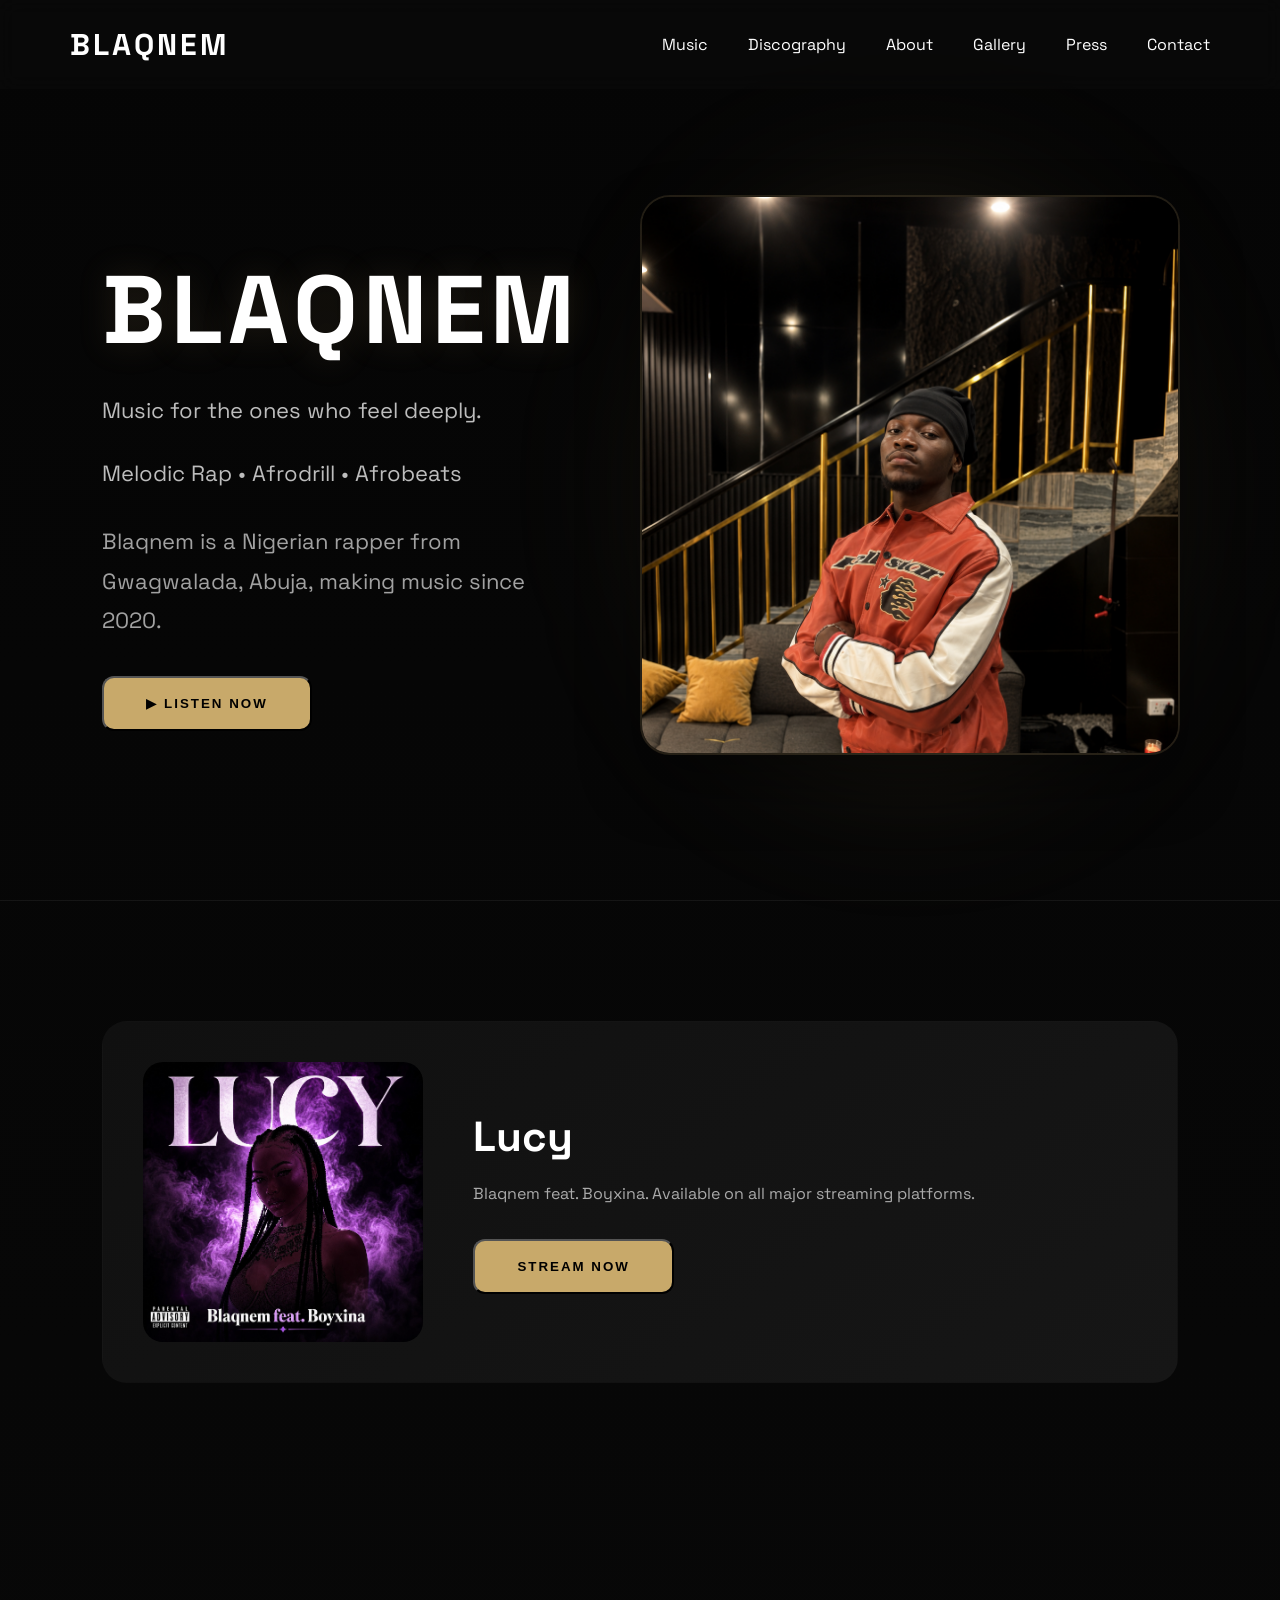
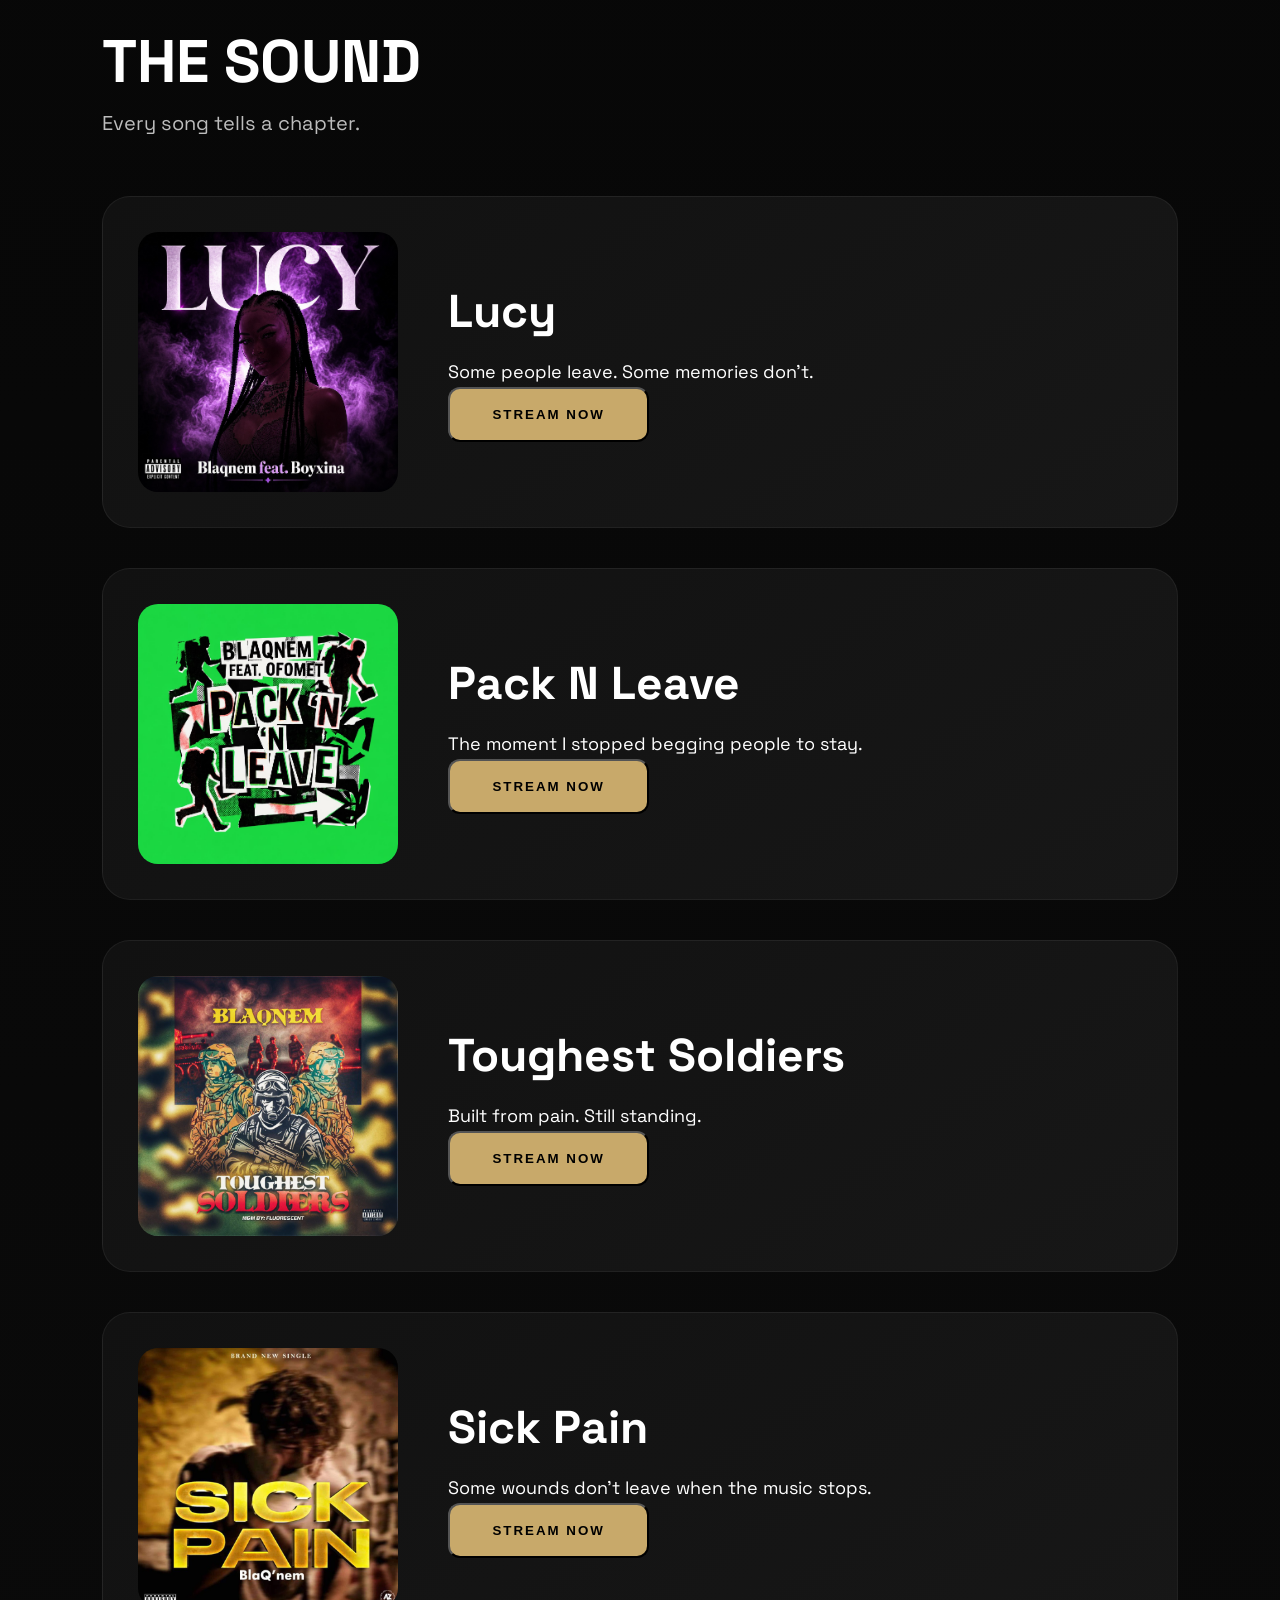
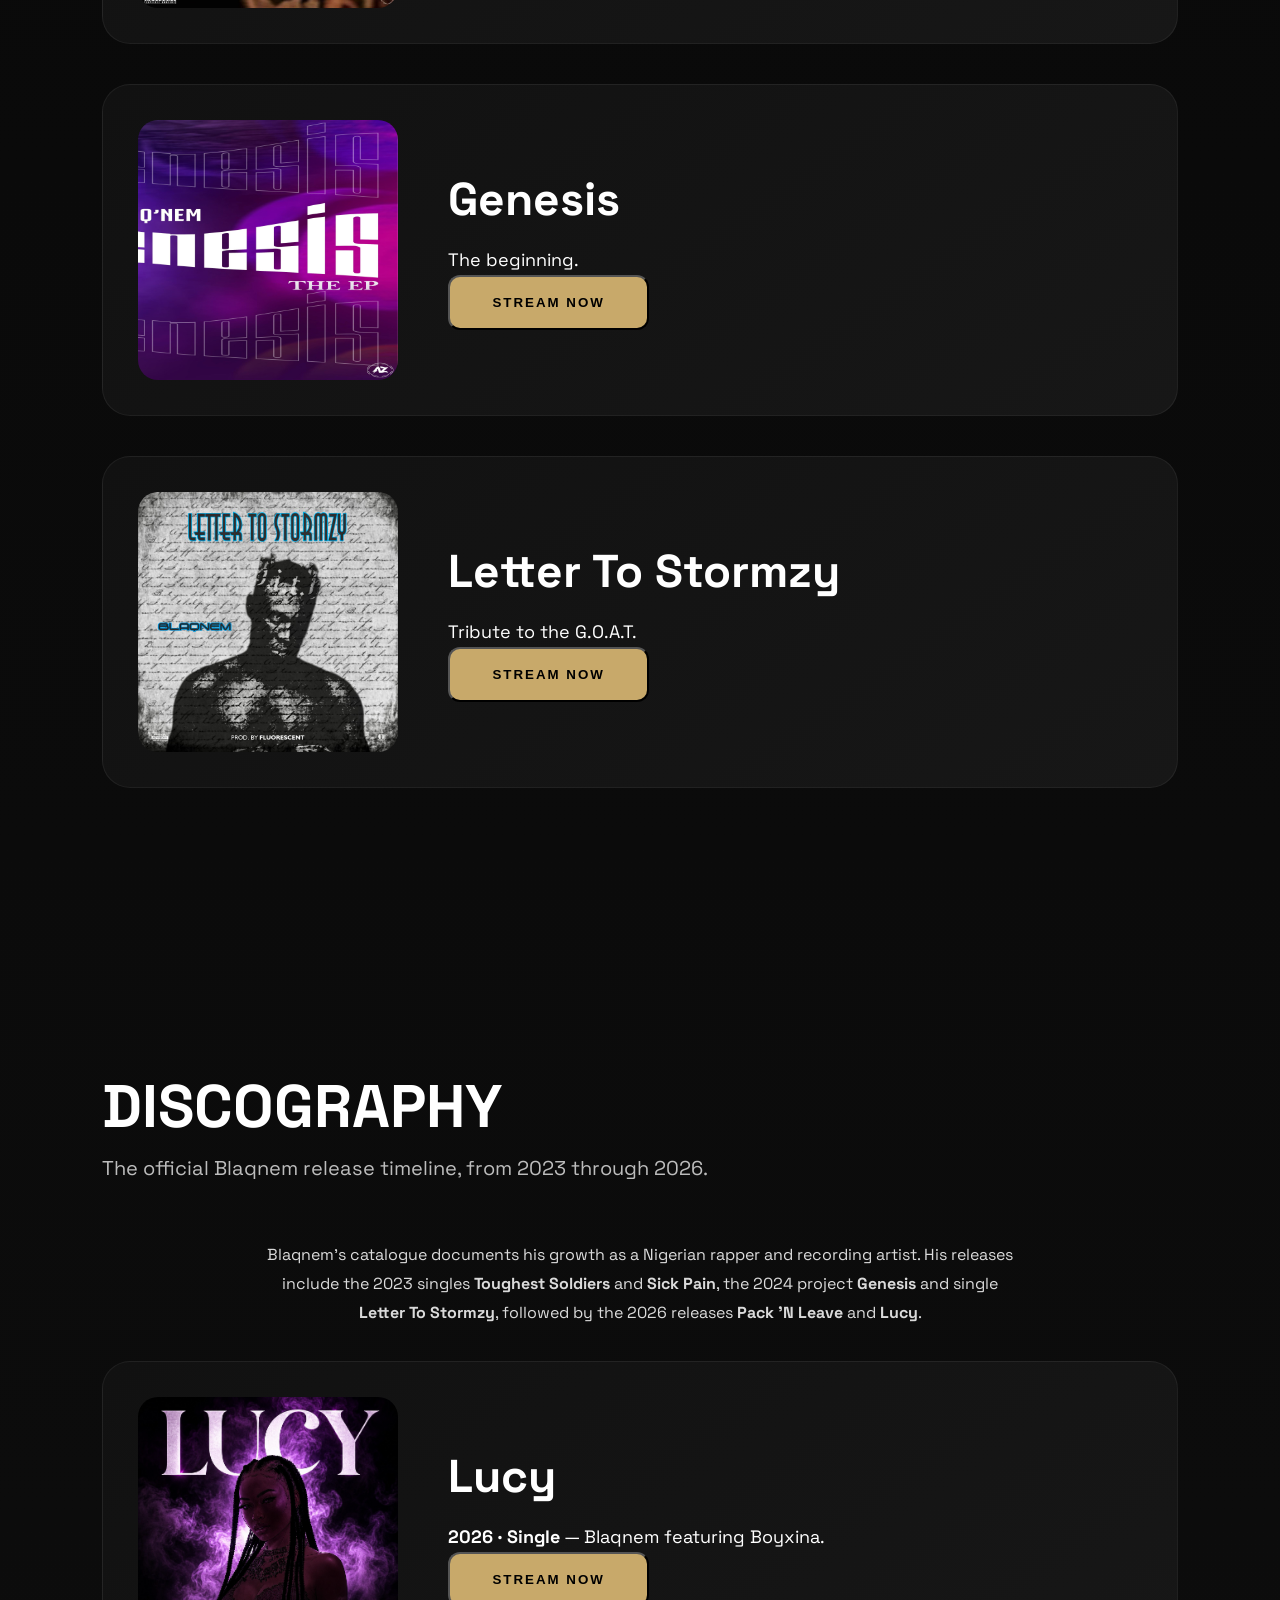
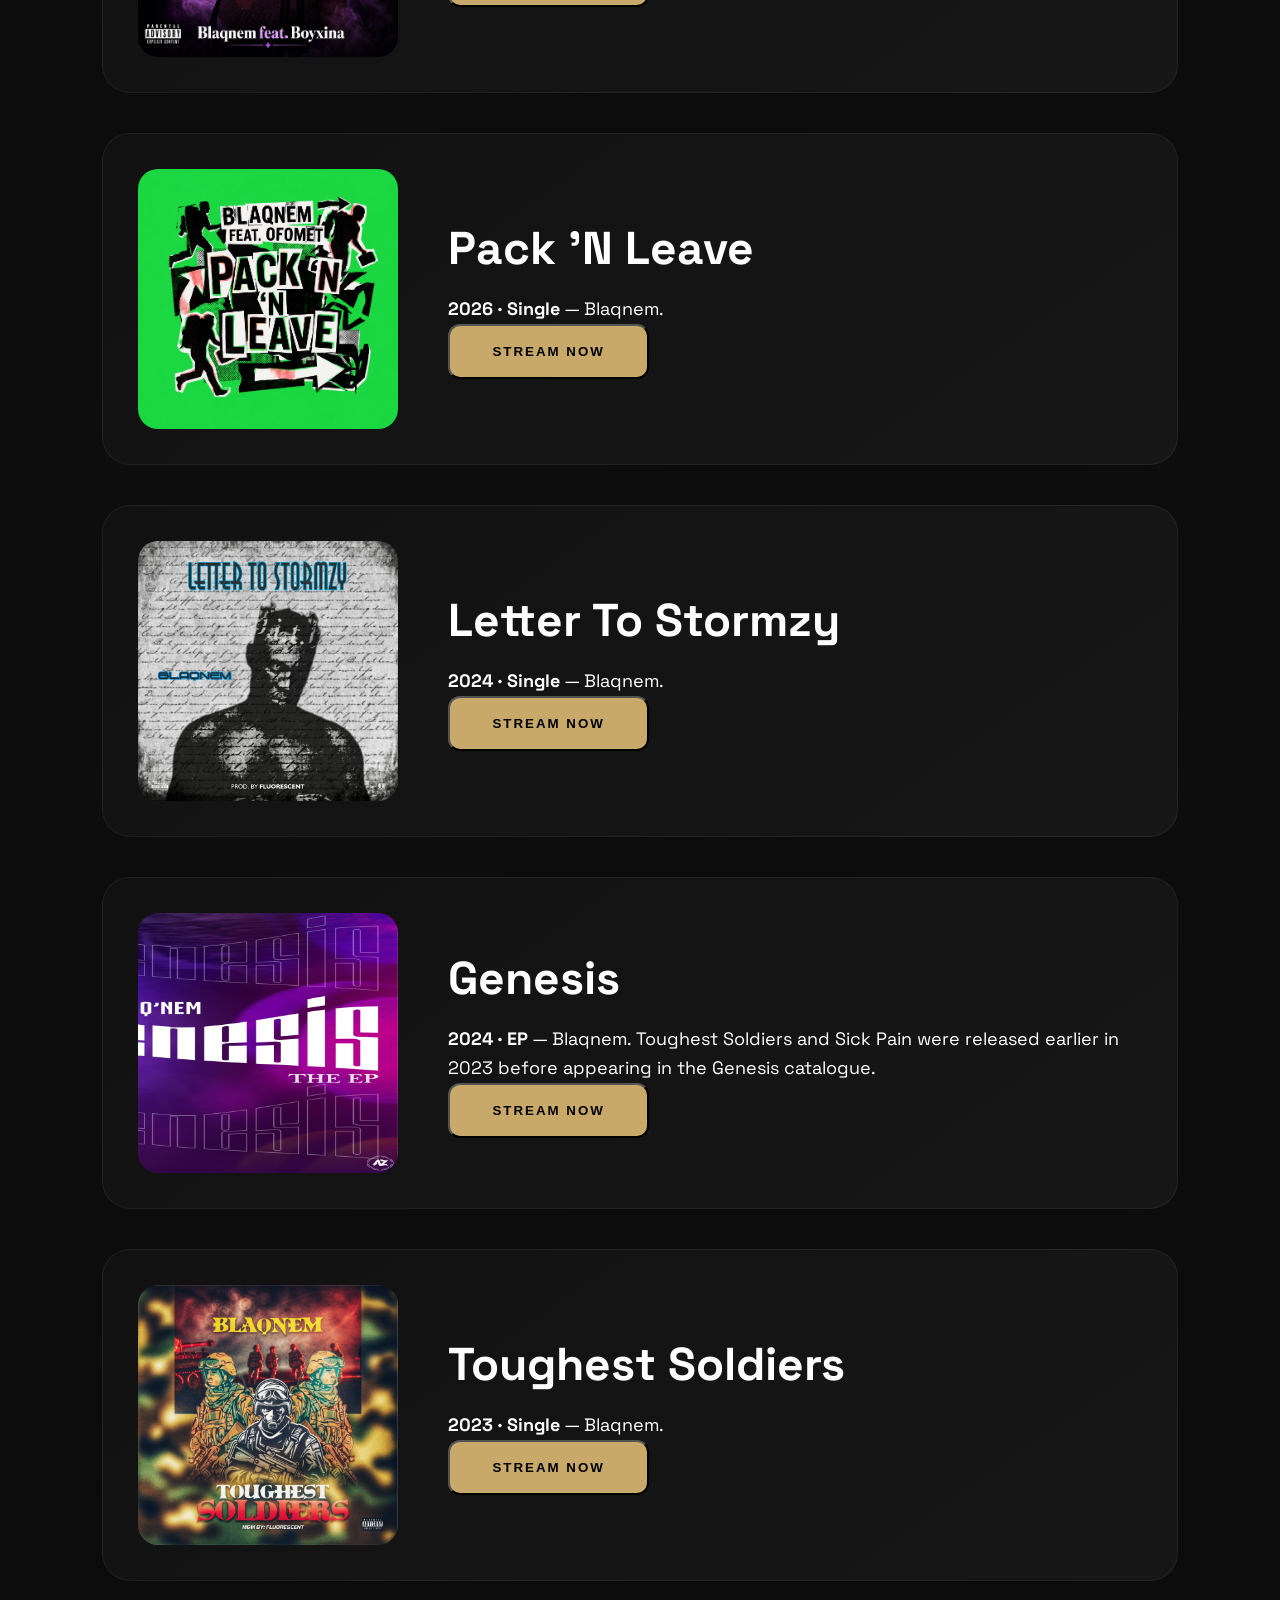
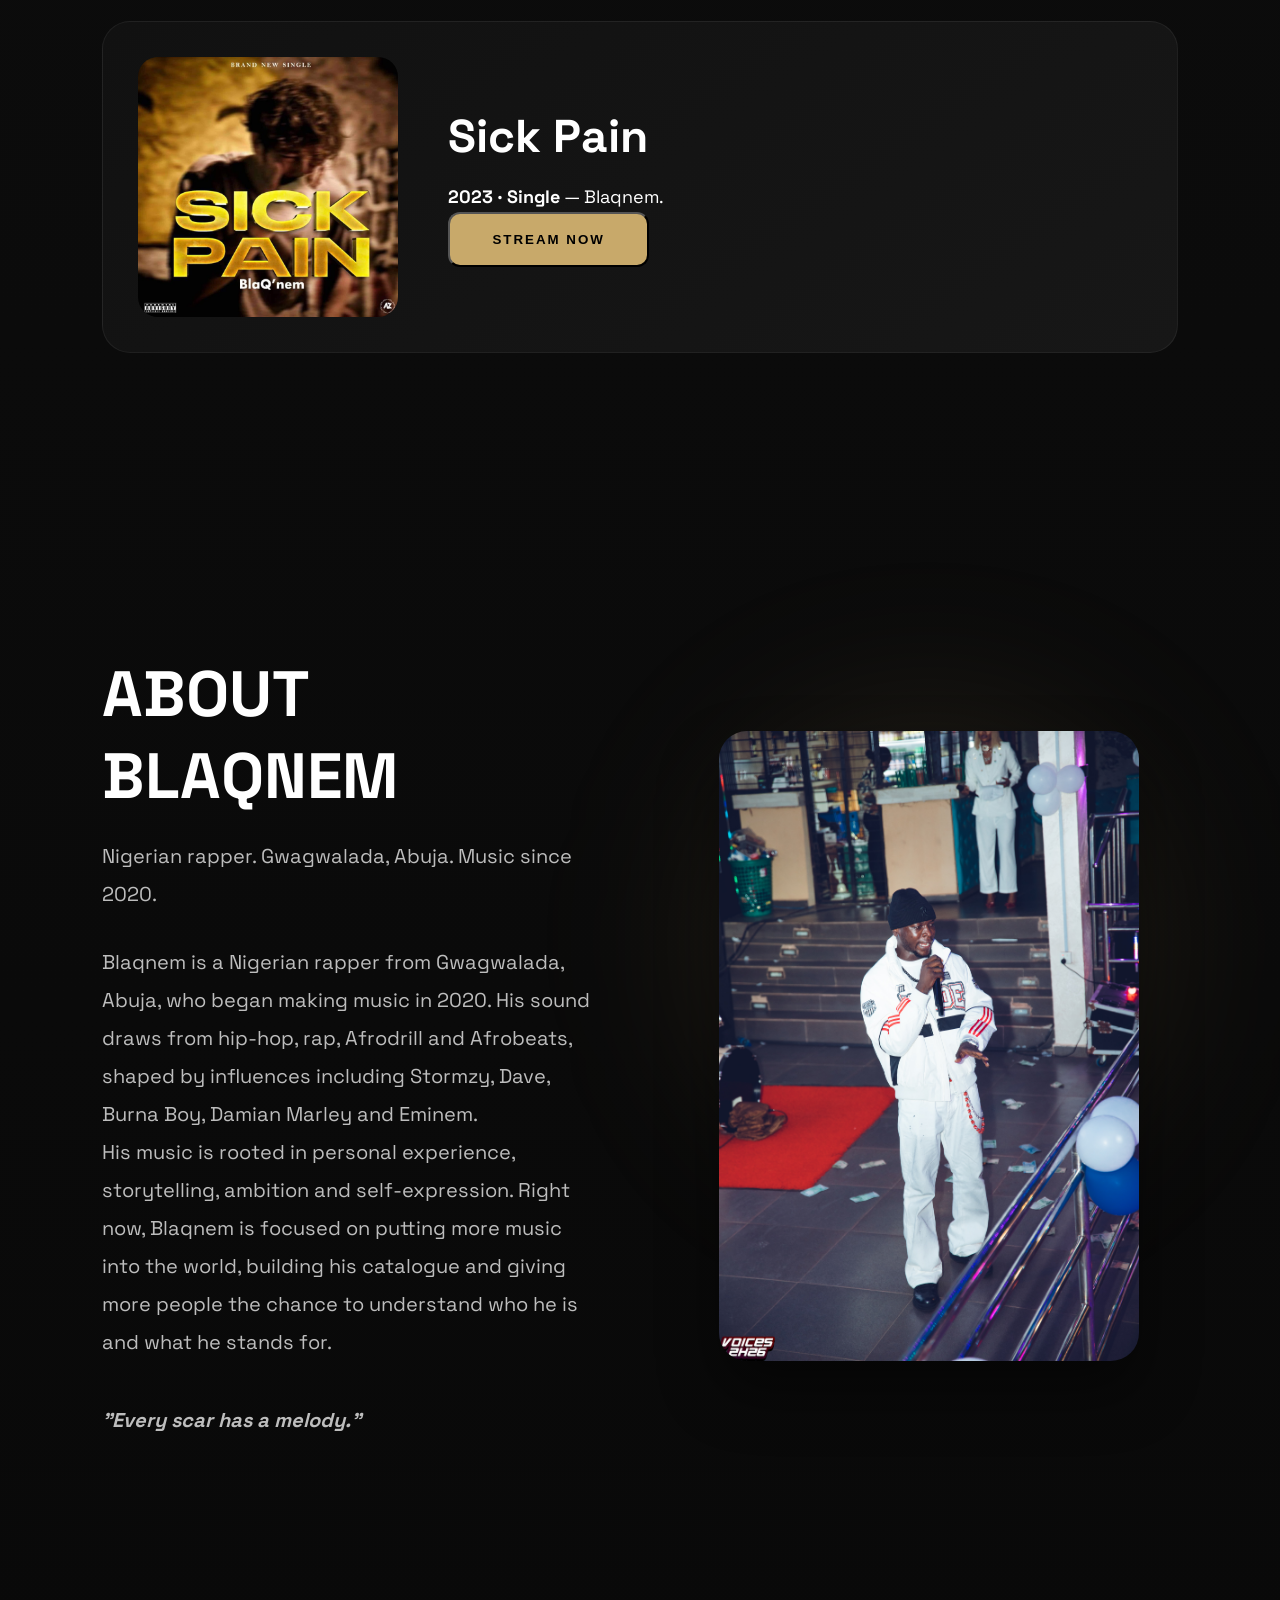
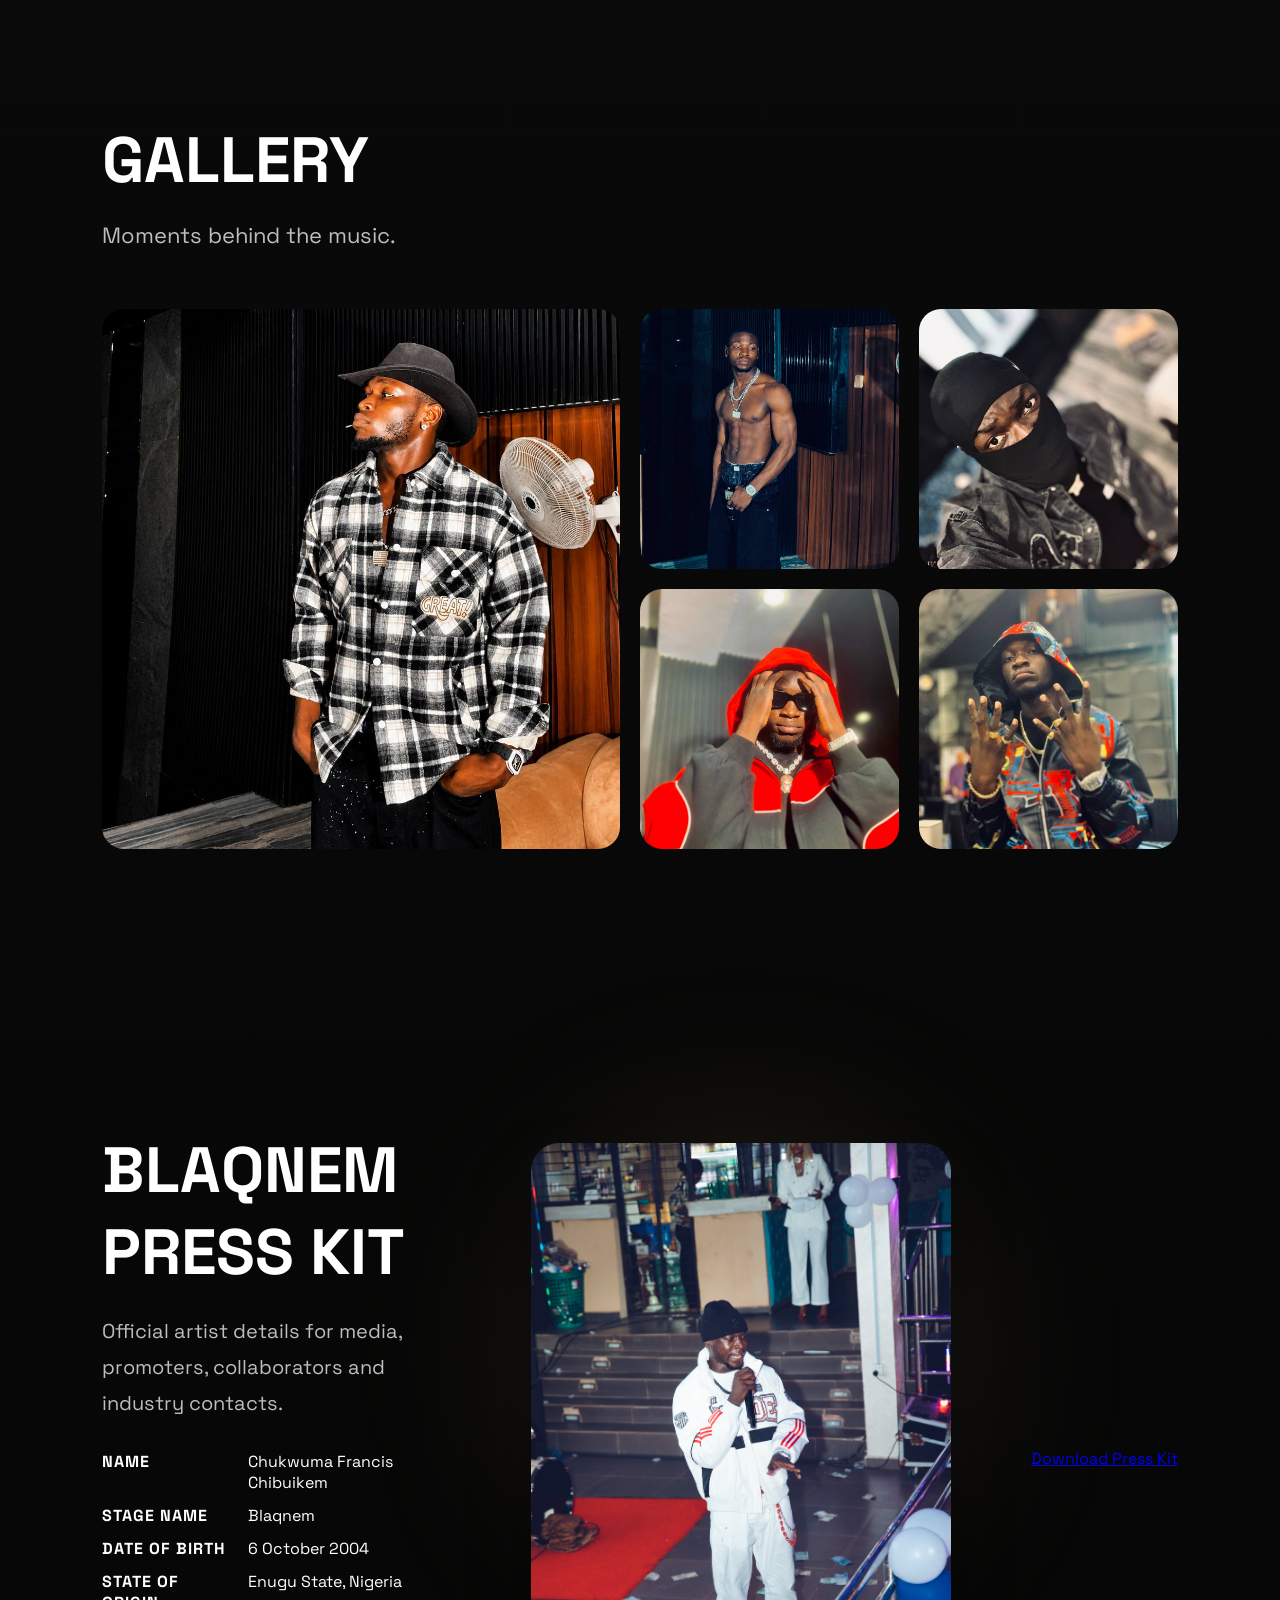
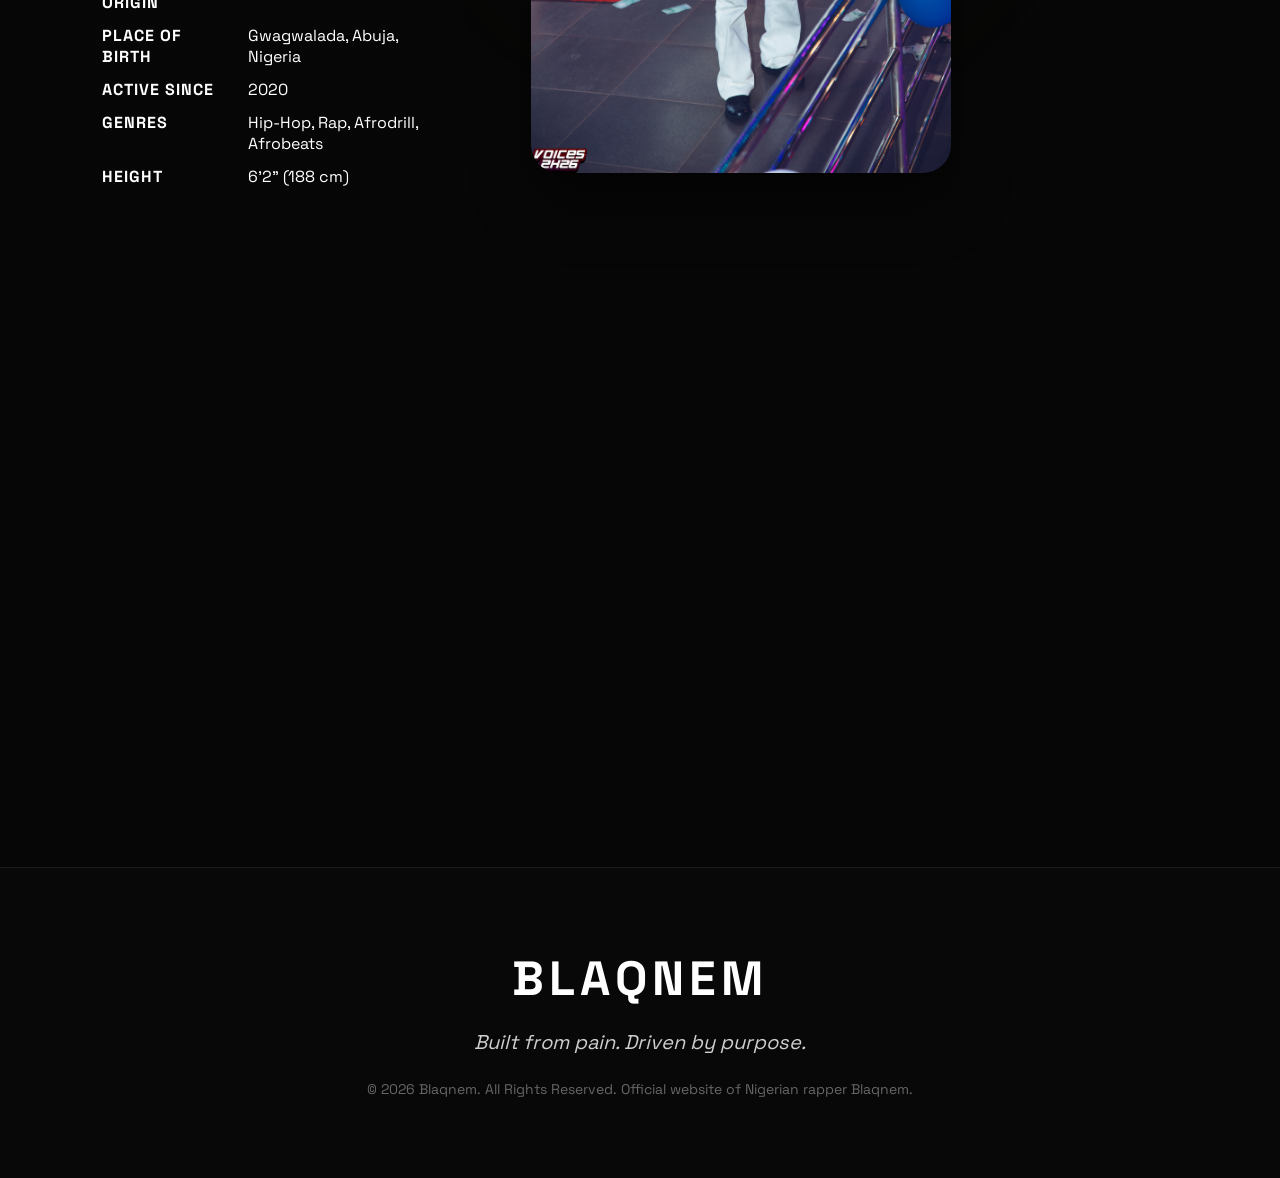
==== blaqnem-website-main/index.html @ 8ec80fc7 "Add files via upload" ====
<!DOCTYPE html>
<html lang="en">
<head>
    <meta charset="UTF-8">
    <meta name="viewport" content="width=device-width, initial-scale=1.0">
    <title>Blaqnem | Official Website | Nigerian Rapper & Artist</title>
    <meta name="description" content="Official website of Blaqnem, a Nigerian melodic rap, Afrodrill and Afrobeats artist from Abuja, Nigeria. Explore music, videos, photos, releases and official links.">
    <meta name="author" content="Blaqnem">
    <meta name="robots" content="index, follow, max-image-preview:large">
    <link rel="canonical" href="https://kingblaqnem.github.io/blaqnem-website/">

    <meta property="og:type" content="website">
    <meta property="og:title" content="Blaqnem | Official Website">
    <meta property="og:description" content="Official website of Blaqnem — Nigerian melodic rap, Afrodrill and Afrobeats artist from Abuja, Nigeria.">
    <meta property="og:url" content="https://kingblaqnem.github.io/blaqnem-website/">
    <meta property="og:image" content="https://kingblaqnem.github.io/blaqnem-website/images/hero.png">
    <meta property="og:image:alt" content="Blaqnem — Nigerian rapper and artist">
    <meta property="og:site_name" content="Blaqnem Official">

    <meta name="twitter:card" content="summary_large_image">
    <meta name="twitter:title" content="Blaqnem | Official Website">
    <meta name="twitter:description" content="Official website of Blaqnem — Nigerian melodic rap, Afrodrill and Afrobeats artist from Abuja, Nigeria.">
    <meta name="twitter:image" content="https://kingblaqnem.github.io/blaqnem-website/images/hero.png">

    <link rel="preconnect" href="https://fonts.googleapis.com">

<link rel="preconnect" href="https://fonts.gstatic.com" crossorigin>

<link href="https://fonts.googleapis.com/css2?family=Space+Grotesk:wght@300;400;500;700&display=swap" rel="stylesheet">
    
<link rel="stylesheet"
href="https://cdnjs.cloudflare.com/ajax/libs/font-awesome/6.7.2/css/all.min.css">

<link rel="stylesheet" href="style.css">

    <meta name="theme-color" content="#0b0b0b">
    <meta name="application-name" content="Blaqnem Official">

    <script type="application/ld+json">
    {
      "@context": "https://schema.org",
      "@graph": [
        {
          "@type": "Person",
          "@id": "https://kingblaqnem.github.io/blaqnem-website/#blaqnem",
          "name": "Blaqnem",
          "alternateName": "BlaQ'n'em",
          "url": "https://kingblaqnem.github.io/blaqnem-website/",
          "image": {
            "@type": "ImageObject",
            "@id": "https://kingblaqnem.github.io/blaqnem-website/#blaqnem-image",
            "url": "https://kingblaqnem.github.io/blaqnem-website/images/hero.png",
            "caption": "Blaqnem — Nigerian rapper from Gwagwalada, Abuja"
          },
          "jobTitle": "Rapper and Recording Artist",
          "description": "Blaqnem is a Nigerian rapper from Gwagwalada, Abuja, who began making music in 2020. His sound draws from hip-hop, rap, Afrodrill and Afrobeats, shaped by influences including Stormzy, Dave, Burna Boy, Damian Marley and Eminem.",
          "homeLocation": {
            "@type": "Place",
            "name": "Gwagwalada, Abuja, Nigeria"
          },
          "sameAs": [
            "https://www.youtube.com/@Blaqnem",
            "https://www.instagram.com/whosisfrancis/",
            "https://www.tiktok.com/@blaqnem",
            "https://x.com/AstaBlaQnem",
            "https://web.facebook.com/profile.php?id=100094619631383",
            "https://open.spotify.com/artist/5T5vs5ucWtXxPaSog1E7ZE",
            "https://music.apple.com/ng/artist/blaqnem/1694209630",
            "https://audiomack.com/blaqnem"
          ]
        },
        {
          "@type": "WebSite",
          "@id": "https://kingblaqnem.github.io/blaqnem-website/#website",
          "url": "https://kingblaqnem.github.io/blaqnem-website/",
          "name": "Blaqnem Official Website",
          "description": "The official website of Nigerian rapper Blaqnem.",
          "publisher": { "@id": "https://kingblaqnem.github.io/blaqnem-website/#blaqnem" }
        },
        {
          "@type": "WebPage",
          "@id": "https://kingblaqnem.github.io/blaqnem-website/#webpage",
          "url": "https://kingblaqnem.github.io/blaqnem-website/",
          "name": "Blaqnem | Official Website | Nigerian Rapper & Artist",
          "isPartOf": { "@id": "https://kingblaqnem.github.io/blaqnem-website/#website" },
          "about": { "@id": "https://kingblaqnem.github.io/blaqnem-website/#blaqnem" },
          "mainEntity": { "@id": "https://kingblaqnem.github.io/blaqnem-website/#blaqnem" },
          "primaryImageOfPage": { "@id": "https://kingblaqnem.github.io/blaqnem-website/#blaqnem-image" }
        },
        {
          "@type": "ItemList",
          "@id": "https://kingblaqnem.github.io/blaqnem-website/#discography-list",
          "name": "Blaqnem Discography",
          "itemListElement": [
            {"@type":"ListItem","position":1,"item":{"@type":"MusicSingle","name":"Lucy","datePublished":"2026","byArtist":{"@id":"https://kingblaqnem.github.io/blaqnem-website/#blaqnem"}}},
            {"@type":"ListItem","position":2,"item":{"@type":"MusicSingle","name":"Pack 'N Leave","datePublished":"2026","byArtist":{"@id":"https://kingblaqnem.github.io/blaqnem-website/#blaqnem"}}},
            {"@type":"ListItem","position":3,"item":{"@type":"MusicSingle","name":"Letter To Stormzy","datePublished":"2024","byArtist":{"@id":"https://kingblaqnem.github.io/blaqnem-website/#blaqnem"}}},
            {"@type":"ListItem","position":4,"item":{"@type":"MusicAlbum","name":"Genesis","datePublished":"2024","byArtist":{"@id":"https://kingblaqnem.github.io/blaqnem-website/#blaqnem"}}},
            {"@type":"ListItem","position":5,"item":{"@type":"MusicSingle","name":"Toughest Soldiers","datePublished":"2023","byArtist":{"@id":"https://kingblaqnem.github.io/blaqnem-website/#blaqnem"}}},
            {"@type":"ListItem","position":6,"item":{"@type":"MusicSingle","name":"Sick Pain","datePublished":"2023","byArtist":{"@id":"https://kingblaqnem.github.io/blaqnem-website/#blaqnem"}}}
          ]
        }
      ]
    }
    </script>

</head>

<body>

    <div id="loader">

    <h1>BLAQNEM</h1>

    <p>Built from pain. Driven by purpose.</p>

</div>

    <div id="progress-bar"></div>

<nav>

    <h2 class="logo">BLAQNEM</h2>

    <div class="menu-toggle">

    <span></span>

    <span></span>

    <span></span>

</div>

    <ul class="nav-links">

        <li><a href="#music">Music</a></li>

        <li><a href="#discography">Discography</a></li>

        <li><a href="#about">About</a></li>

        <li><a href="#gallery">Gallery</a></li>

        <li><a href="#press">Press</a></li>

        <li><a href="#contact">Contact</a></li>

    </ul>

</nav>

<header class="hero">

   <div class="hero-text">

    <h1>BLAQNEM</h1>

    <p class="tagline">
        Music for the ones who feel deeply.
    </p>

    <p class="genre">
        Melodic Rap • Afrodrill • Afrobeats
    </p>

    <p class="hero-description">
        Blaqnem is a Nigerian rapper from Gwagwalada, Abuja, making music since 2020.
    </p>

    <button class="hero-btn open-stream">

    ▶ LISTEN NOW

</button>

</div>

<div class="hero-image">

    <img src="images/hero.png" alt="Blaqnem — Nigerian rapper and Afrodrill artist">

</div>
</header>

<section id="music" class="latest-release hidden">

<div class="release-card">

    <img src="images/lucyartwork.png" alt="Lucy by Blaqnem featuring Boyxina — single cover">

    <div class="release-info">

        <h3>Lucy</h3>

        <p>
            Blaqnem feat. Boyxina. Available on all major streaming platforms.
        </p>

        <button class="hero-btn open-stream" data-song="lucy">

            STREAM NOW

        </button>

    </div>

</div>

</section>

<!-- ====================================
     THE SOUND
==================================== -->

<section id="sound" class="sound-section hidden">

    <h2>THE SOUND</h2>

    <p class="sound-subtitle">

        Every song tells a chapter.

    </p>

    <div class="sound-card">

    <div class="cover">

        <img src="images/lucyartwork.png" alt="Lucy by Blaqnem featuring Boyxina">

        <div class="play-overlay">

            ▶ PLAY

        </div>

    </div>

    <div class="sound-info">

        <h3>Lucy</h3>

        <p>
            Some people leave. Some memories don't.
        </p>

        <button class="hero-btn open-stream" data-song="lucy">

            STREAM NOW

        </button>

    </div>

</div>

    <div class="sound-card">

        <div class="cover">

    <img src="images/packnleave.jpeg" alt="Pack N Leave by Blaqnem — single artwork">

    <div class="play-overlay">

        ▶ PLAY

    </div>

</div>

        <div class="sound-info">

            <h3>Pack N Leave</h3>

            <p>
                The moment I stopped begging people to stay.
            </p>

          <button class="hero-btn open-stream" data-song="packnleave">

                STREAM NOW

            </button>

        </div>

    </div>

    <div class="sound-card">

    <div class="cover">

    <img src="images/toughestsoliders.jpg" alt="Toughest Soldiers by Blaqnem — single artwork">

    <div class="play-overlay">

        ▶ PLAY

    </div>

</div>

    <div class="sound-info">

        <h3>Toughest Soldiers</h3>

        <p>
            Built from pain. Still standing.
        </p>

        <button class="hero-btn open-stream" data-song="toughest">
    STREAM NOW
</button>

    </div>

    </div>

    <div class="sound-card">

   <div class="cover">

    <img src="images/sickpain.jpg" alt="Sick Pain by Blaqnem — single artwork">

    <div class="play-overlay">

        ▶ PLAY

    </div>

</div>

    <div class="sound-info">

        <h3>Sick Pain</h3>

        <p>
            Some wounds don't leave when the music stops.
        </p>

<button class="hero-btn open-stream" data-song="sickpain">
    STREAM NOW
</button>

    </div>
    
    </div>

    <div class="sound-card">

    <div class="cover">

    <img src="images/genesis.jpg" alt="Genesis by Blaqnem — EP artwork">

    <div class="play-overlay">

        ▶ PLAY

    </div>

</div>

    <div class="sound-info">

        <h3>Genesis</h3>

        <p>
            The beginning.
        </p>

<button class="hero-btn open-stream" data-song="genesis">
    STREAM NOW
</button>

    </div>

    </div>

    <div class="sound-card">

   <div class="cover">

    <img src="images/lettertostormzy.jpg" alt="Letter To Stormzy by Blaqnem — single artwork">

    <div class="play-overlay">

        ▶ PLAY

    </div>

</div>

    <div class="sound-info">

        <h3>Letter To Stormzy</h3>

        <p>
            Tribute to the G.O.A.T.
        </p>

<button class="hero-btn open-stream" data-song="lettertostormzy">
    STREAM NOW
</button>
    </div>

</div>

</section>

<!-- ====================================
     DISCOGRAPHY
==================================== -->

<section id="discography" class="sound-section hidden">

    <h2>DISCOGRAPHY</h2>

    <p class="sound-subtitle">
        The official Blaqnem release timeline, from 2023 through 2026.
    </p>

    <p class="discography-intro">
        Blaqnem's catalogue documents his growth as a Nigerian rapper and recording artist.
        His releases include the 2023 singles <strong>Toughest Soldiers</strong> and <strong>Sick Pain</strong>,
        the 2024 project <strong>Genesis</strong> and single <strong>Letter To Stormzy</strong>, followed by the 2026 releases
        <strong>Pack 'N Leave</strong> and <strong>Lucy</strong>.
    </p>

    <div class="sound-card">
        <div class="cover">
            <img src="images/lucyartwork.png" alt="Lucy by Blaqnem featuring Boyxina — 2026 single artwork" loading="lazy">
        </div>
        <div class="sound-info">
            <h3>Lucy</h3>
            <p><strong>2026 · Single</strong> — Blaqnem featuring Boyxina.</p>
            <button class="hero-btn open-stream" data-song="lucy">STREAM NOW</button>
        </div>
    </div>

    <div class="sound-card">
        <div class="cover">
            <img src="images/packnleave.jpeg" alt="Pack 'N Leave by Blaqnem — 2026 single artwork" loading="lazy">
        </div>
        <div class="sound-info">
            <h3>Pack 'N Leave</h3>
            <p><strong>2026 · Single</strong> — Blaqnem.</p>
            <button class="hero-btn open-stream" data-song="packnleave">STREAM NOW</button>
        </div>
    </div>

    <div class="sound-card">
        <div class="cover">
            <img src="images/lettertostormzy.jpg" alt="Letter To Stormzy by Blaqnem — 2024 single artwork" loading="lazy">
        </div>
        <div class="sound-info">
            <h3>Letter To Stormzy</h3>
            <p><strong>2024 · Single</strong> — Blaqnem.</p>
            <button class="hero-btn open-stream" data-song="lettertostormzy">STREAM NOW</button>
        </div>
    </div>

    <div class="sound-card">
        <div class="cover">
            <img src="images/genesis.jpg" alt="Genesis by Blaqnem — 2024 EP artwork" loading="lazy">
        </div>
        <div class="sound-info">
            <h3>Genesis</h3>
            <p><strong>2024 · EP</strong> — Blaqnem. Toughest Soldiers and Sick Pain were released earlier in 2023 before appearing in the Genesis catalogue.</p>
            <button class="hero-btn open-stream" data-song="genesis">STREAM NOW</button>
        </div>
    </div>

    <div class="sound-card">
        <div class="cover">
            <img src="images/toughestsoliders.jpg" alt="Toughest Soldiers by Blaqnem — 2023 single artwork" loading="lazy">
        </div>
        <div class="sound-info">
            <h3>Toughest Soldiers</h3>
            <p><strong>2023 · Single</strong> — Blaqnem.</p>
            <button class="hero-btn open-stream" data-song="toughest">STREAM NOW</button>
        </div>
    </div>

    <div class="sound-card">
        <div class="cover">
            <img src="images/sickpain.jpg" alt="Sick Pain by Blaqnem — 2023 single artwork" loading="lazy">
        </div>
        <div class="sound-info">
            <h3>Sick Pain</h3>
            <p><strong>2023 · Single</strong> — Blaqnem.</p>
            <button class="hero-btn open-stream" data-song="sickpain">STREAM NOW</button>
        </div>
    </div>

</section>

<!-- ====================================
     THE STORY
==================================== -->

<section id="about" class="story-section hidden">

    <div class="story-text">

        <h2>ABOUT BLAQNEM</h2>

        <p class="story-intro">
            Nigerian rapper. Gwagwalada, Abuja. Music since 2020.
        </p>

        <p>
            Blaqnem is a Nigerian rapper from Gwagwalada, Abuja, who began making music in 2020.
            His sound draws from hip-hop, rap, Afrodrill and Afrobeats, shaped by influences including
            Stormzy, Dave, Burna Boy, Damian Marley and Eminem.
        </p>

        <p>
            His music is rooted in personal experience, storytelling, ambition and self-expression.
            Right now, Blaqnem is focused on putting more music into the world, building his catalogue
            and giving more people the chance to understand who he is and what he stands for.
        </p>

        <p class="story-quote">
            "Every scar has a melody."
        </p>

    </div>

    <div class="story-image">

        <img src="images/blaqqqqqqqqqqqqq.JPG" alt="Blaqnem official artist portrait from Gwagwalada, Abuja, Nigeria" loading="lazy">

    </div>

</section>

<div id="streamModal" class="modal">

    <div class="modal-content">

        <span class="close">&times;</span>

        <h2>Choose your platform</h2>

        <a class="spotify-link" href="#" target="_blank" rel="noopener noreferrer">
            🎵 Spotify
        </a>

        <a class="apple-link" href="#" target="_blank" rel="noopener noreferrer">
            🍎 Apple Music
        </a>

        <a class="audiomack-link" href="#" target="_blank" rel="noopener noreferrer">
            🎧 Audiomack
        </a>

        <a class="youtube-link" href="#" target="_blank" rel="noopener noreferrer">
            ▶ YouTube
        </a>

    </div>

</div>

<!-- ====================================
     GALLERY
==================================== -->

<section id="gallery" class="gallery-section hidden">

    <h2>GALLERY</h2>

    <p class="gallery-subtitle">

        Moments behind the music.

    </p>

    <div class="gallery-grid">

        <img src="images/nem.jpg" alt="Blaqnem official artist portrait from Gwagwalada, Abuja, Nigeria" loading="lazy">

        <img src="images/blaqie.jpg" alt="Blaqnem Nigerian rapper official portrait" loading="lazy">

        <img src="images/blaq.jpg" alt="Blaqnem promotional photograph — Nigerian rapper" loading="lazy">

        <img src="images/blaque.jpg" alt="Blaqnem official press photograph" loading="lazy">

        <img src="images/blaqqq.jpg" alt="Blaqnem behind the music — official artist photograph" loading="lazy">

    </div>

</section>

<!-- ====================================
     PRESS / MEDIA
==================================== -->

<section id="press" class="story-section hidden">

    <div class="story-text">

        <h2>BLAQNEM PRESS KIT</h2>

        <p class="story-intro">
            Official artist details for media, promoters, collaborators and industry contacts.
        </p>

        <dl class="press-details">
            <div><dt>Name</dt><dd>Chukwuma Francis Chibuikem</dd></div>
            <div><dt>Stage Name</dt><dd>Blaqnem</dd></div>
            <div><dt>Date of Birth</dt><dd>6 October 2004</dd></div>
            <div><dt>State of Origin</dt><dd>Enugu State, Nigeria</dd></div>
            <div><dt>Place of Birth</dt><dd>Gwagwalada, Abuja, Nigeria</dd></div>
            <div><dt>Active Since</dt><dd>2020</dd></div>
            <div><dt>Genres</dt><dd>Hip-Hop, Rap, Afrodrill, Afrobeats</dd></div>
            <div><dt>Height</dt><dd>6'2" (188 cm)</dd></div>
        </dl>

    </div>

    <div class="story-image">
        <img src="images/blaqqqqqqqqqqqqq.JPG" alt="Blaqnem official press portrait for media and music publications" loading="lazy">
    </div>

    <a href="press/Blaqnem_EPK_2026.pdf" target="_blank" rel="noopener">
    Download Press Kit
</a>

</section>

<!-- ====================================
     CONNECT
==================================== -->

<section id="contact" class="connect-section hidden">

    <h2>LET'S CONNECT</h2>

    <p class="connect-subtitle">

        Follow the journey. Stream the music. Stay connected.

    </p>

    <div class="social-links">

       <a href="https://open.spotify.com/artist/5T5vs5ucWtXxPaSog1E7ZE?si=rtJAI9E3SjKF_7zhjss6Sg"
          target="_blank"
          rel="noopener noreferrer">
          <i class="fa-brands fa-spotify"></i>
       </a>

       <a href="https://music.apple.com/ng/artist/blaqnem/1694209630"
          target="_blank"
          rel="noopener noreferrer">
          <i class="fa-brands fa-apple"></i>
       </a>

       <a href="https://audiomack.com/blaqnem"
          target="_blank"
          rel="noopener noreferrer">
          <i class="fa-solid fa-headphones"></i>
       </a>

       <a href="https://www.youtube.com/@Blaqnem"
          target="_blank"
          rel="noopener noreferrer">
          <i class="fa-brands fa-youtube"></i>
       </a>

       <a href="https://www.instagram.com/whosisfrancis/"
          target="_blank"
          rel="noopener noreferrer">
          <i class="fa-brands fa-instagram"></i>
       </a>

       <a href="https://www.tiktok.com/@blaqnem"
          target="_blank"
          rel="noopener noreferrer">
          <i class="fa-brands fa-tiktok"></i>
       </a>

       <a href="https://x.com/AstaBlaQnem"
          target="_blank"
          rel="noopener noreferrer">
          <i class="fa-brands fa-x-twitter"></i>
       </a>

       <a href="https://web.facebook.com/profile.php?id=100094619631383"
          target="_blank"
          rel="noopener noreferrer">
          <i class="fa-brands fa-facebook"></i>
       </a>

    </div>

</section>

<!-- ===========================
     IMAGE LIGHTBOX
=========================== -->

<div id="lightbox" class="lightbox">

    <span class="lightbox-close">&times;</span>

    <img id="lightbox-img" src="" alt="Blaqnem gallery photograph">

</div>

<!-- ====================================
     FOOTER
==================================== -->

<footer class="footer">

    <h2>BLAQNEM</h2>

    <p class="footer-quote">

        Built from pain. Driven by purpose.

    </p>

    <p class="copyright">

        © 2026 Blaqnem. All Rights Reserved. Official website of Nigerian rapper Blaqnem.

    </p>

</footer>

<script src="script.js"></script>

</body>

</html>
---- blaqnem-website-main/style.css ----
:root{

    --bg:#050505;

    --bg-secondary:#111111;

    --gold:#C8A96A;

    --white:#FFFFFF;

    --text:#BDBDBD;

}

html{

    scroll-behavior:smooth;

}

*{
    margin:0;
    padding:0;
    box-sizing:border-box;
}

body{

    background: linear-gradient(
        180deg,
        #050505,
        #0d0d0d,
        #050505
    );

    color:white;

    font-family:'Space Grotesk', sans-serif;

}


    /* ==========================
   LOADER
========================== */

#loader{

    position:fixed;

    inset:0;

    background:#050505;

    display:flex;

    flex-direction:column;

    justify-content:center;

    align-items:center;

    z-index:99999;

    transition:opacity .8s ease,
               visibility .8s ease;

}

#loader h1{

    font-size:64px;

    letter-spacing:6px;

    color:var(--gold);

    margin-bottom:20px;

}

#loader p{

    color:var(--text);

    font-size:20px;

}

#loader.hide{

    opacity:0;

    visibility:hidden;

}

#progress-bar{

    position:fixed;

    top:0;

    left:0;

    width:0%;

    height:3px;

    background:var(--gold);

    z-index:9999;

    transition:width .1s linear;

}

nav{

    position:fixed;

    width:100%;

    display:flex;

    justify-content:space-between;

    align-items:center;

    padding:25px 70px;

    background:rgba(9,9,9,.80);

    backdrop-filter:blur(10px);

    z-index:1000;
}

.logo{

    color:white;

    font-size:30px;

    letter-spacing:3px;
}

nav ul{

    display:flex;

    list-style:none;

    gap:40px;
}

nav a{

    position:relative;

    color:white;

    text-decoration:none;

    transition:.3s;

    padding-bottom:8px;

}

nav a::after{

    content:"";

    position:absolute;

    left:0;

    bottom:0;

    width:0;

    height:2px;

    background:#C8A96A;

    transition:.35s ease;

}

nav a:hover{

    color:#C8A96A;

}

nav a:hover::after{

    width:100%;

}

nav a.active{

    color:var(--gold);

}

nav a.active::after{

    width:100%;

}

.hero{

    min-height:100vh;

    padding:80px 8% 0;

    display:flex;

    justify-content:space-between;

    align-items:center;

    gap:60px;
}

.hero-text{

    flex:1;
}

.hero-image{

    flex:1;

    display:flex;

    justify-content:center;

    position:relative;
}

.hero-image::before{

    content:"";

    position:absolute;

    width:420px;

    height:520px;

    background:rgba(200,169,106,.18);

    border-radius:50%;

    filter:blur(90px);

    z-index:-1;
}

.hero-image img{

    width:540px;

    height:560px;

    object-fit:cover;

    object-position:center top;

    border-radius:30px;

    box-shadow:0 30px 60px rgba(0,0,0,.45);

    transition:.4s ease;

    animation: float 4s ease-in-out infinite;

    margin-top: -30px;

    border:2px solid rgba(200,169,106,.15);

}

.hero-image img:hover{

    transform:translateY(-10px);
}

.tagline{

    font-size:30px;

    margin:25px 0;

    color:white;
}

.genre{

    color:#bdbdbd;

    margin-bottom:35px;
}

.hero h1{

    font-size:96px;

    letter-spacing:5px;

    margin-bottom:20px;

    text-shadow:0 0 35px rgba(200,169,106,.15);
}

.hero p{

    font-size:22px;

    color:#bdbdbd;

    margin-bottom:35px;
}

.hero-btn{

    display:inline-block;

    background:#C8A96A;

    color:#000;

    text-decoration:none;

    padding:18px 42px;

    border-radius:12px;

    font-weight:700;

    letter-spacing:2px;

    transition:.35s;

}

.hero-btn:hover{

    transform:translateY(-6px) scale(1.05);

    box-shadow:
        0 0 20px rgba(200,169,106,.35),
        0 0 45px rgba(200,169,106,.15);

}

@keyframes float{

    0%{
        transform:translateY(0px);
    }

    50%{
        transform:translateY(-12px);
    }

    100%{
        transform:translateY(0px);
    }

}

/* ============================
   LATEST RELEASE
============================ */

.latest-release{

    padding:120px 8%;

 border-top:1px solid rgba(255,255,255,.06);
 
}

.latest-release h2{

    font-size:52px;

    margin-bottom:60px;

}

.release-card{

    display:flex;

    gap:50px;

    align-items:center;

   background:linear-gradient(
145deg,
#101010,
#161616
);

    padding:40px;

    border-radius:25px;

    transition:.35s;

    border:1px solid transparent;

}

.release-card:hover{

    transform:translateY(-8px);

    border:1px solid #C8A96A;

    box-shadow:0 20px 60px rgba(0,0,0,.45);

}

.release-card img{

    width:280px;

    border-radius:20px;

}

.release-info{

    flex:1;

}

.release-info h3{

    font-size:42px;

    margin-bottom:20px;

}

.release-info p{

    color:#aaa;

    margin-bottom:35px;

}

/* ====================================
   SCROLL ANIMATIONS
==================================== */

.hidden{

    opacity:0;

    transform:translateY(80px);

    transition:all .8s ease;

}

.show{

    opacity:1;

    transform:translateY(0);

}

/* ====================================
   STREAM MODAL
==================================== */

.modal{

    display:none;

    position:fixed;

    top:0;

    left:0;

    width:100%;

    height:100%;

    background:rgba(0,0,0,.75);

    backdrop-filter:blur(10px);

    justify-content:center;

    align-items:center;

    z-index:2000;

}

.modal-content{

    background:linear-gradient(
    145deg,
    #101010,
    #181818
    );

    width:420px;

    padding:40px;

    border-radius:25px;

    text-align:center;

    border:1px solid rgba(200,169,106,.25);

    position:relative;

}

.modal-content h2{

    margin-bottom:35px;

}

.modal-content a{

    display:block;

    text-decoration:none;

    color:white;

    background:#1b1b1b;

    margin:15px 0;

    padding:16px;

    border-radius:12px;

    transition:.3s;

}

.modal-content a:hover{

    background:#C8A96A;

    color:black;

}

.close{

    position:absolute;

    top:18px;

    right:22px;

    width:36px;

    height:36px;

    display:flex;

    justify-content:center;

    align-items:center;

    border-radius:50%;

    transition:.3s;

    cursor:pointer;

}

.close:hover{

    background:rgba(255,255,255,.08);

    transform:rotate(90deg);

}

/* ====================================
   THE SOUND
==================================== */

.sound-section{

    padding:120px 8%;

}

.sound-section h2{

    font-size:60px;

    margin-bottom:10px;

}

.sound-subtitle{

    color:var(--text);

    margin-bottom:60px;

    font-size:20px;

}

.sound-card{

    display:flex;

    align-items:center;

    gap:50px;

    padding:35px;

    margin-bottom:40px;

    border-radius:28px;

    background:linear-gradient(
        145deg,
        #111,
        #171717
    );

    border:1px solid rgba(255,255,255,.06);

    transition:.35s ease;

}

.sound-card:hover{

    transform:translateY(-8px);

    border-color:var(--gold);

    box-shadow:0 20px 60px rgba(0,0,0,.45);

}

.sound-card:hover img{

    transform:scale(1.05);

}

.cover{

    position:relative;

    width:260px;

    border-radius:20px;

    overflow:hidden;

}

.cover img{

    width:100%;

    display:block;

    transition:.45s ease;

}

.play-overlay{

    position:absolute;

    top:0;

    left:0;

    width:100%;

    height:100%;

    display:flex;

    justify-content:center;

    align-items:center;

    background:rgba(0,0,0,.55);

    color:white;

    letter-spacing:2px;

    font-size:20px;

    font-weight:600;

    opacity:0;

    transition:.35s ease;

}

.cover:hover .play-overlay{

    opacity:1;

}

.cover:hover img{

    transform:scale(1.08);

}

.sound-info{

    flex:1;

}

.sound-info h3{

    font-size:46px;

    margin-bottom:18px;

}

.sound-info p{

    font-size:18px;
    
    line-height:1.6;
}

/* ====================================
   THE STORY
==================================== */

.story-section{

    padding:140px 8%;

    display:flex;

    align-items:center;

    justify-content:space-between;

    gap:80px;

}

.story-text{

    flex:1;

}

.story-text h2{

    font-size:64px;

    margin-bottom:20px;

}

.story-intro{

    color:var(--gold);

    font-size:24px;

    margin-bottom:30px;

}

.story-text p{

    color:var(--text);

    font-size:20px;

    line-height:1.9;

}

.story-quote{

    margin-top:40px;

    color:var(--gold);

    font-size:28px;

    font-style:italic;

    font-weight:700;

}

.story-image{

    flex:1;

    display:flex;

    justify-content:center;

    position:relative;

}

.story-image::before{

    content:"";

    position:absolute;

    width:420px;

    height:420px;

    background:rgba(200,169,106,.15);

    border-radius:50%;

    filter:blur(90px);

    z-index:-1;

}

.story-image img{

    width:420px;

    border-radius:28px;

    transition:.4s ease;

    box-shadow:0 30px 60px rgba(0,0,0,.45);

}

.story-image img:hover{

    transform:translateY(-10px);

}

/* ====================================
   GALLERY
==================================== */

.gallery-section{

    padding:140px 8%;

}

.gallery-section h2{

    font-size:64px;

    margin-bottom:20px;

}

.gallery-subtitle{

    color:var(--text);

    font-size:22px;

    margin-bottom:60px;

}

.gallery-grid{

    display:grid;

    grid-template-columns:2fr 1fr 1fr;

    grid-auto-rows:260px;

    gap:20px;

}

.gallery-grid img{

    width:100%;

    height:100%;

    object-fit:cover;

    border-radius:22px;

    cursor:pointer;

    transition:.4s ease;

}

.gallery-grid img:first-child{

    grid-row:span 2;

}

.gallery-grid img:hover{

    transform:scale(1.04) rotate(.3deg);

    box-shadow:0 25px 60px rgba(0,0,0,.45);

}
/* ====================================
   LIGHTBOX
==================================== */

.lightbox{

    position:fixed;

    inset:0;

    background:rgba(0,0,0,.92);

    display:flex;

    justify-content:center;

    align-items:center;

    opacity:0;

    visibility:hidden;

    transition:.35s ease;

    z-index:9999;

}

.lightbox.active{

    opacity:1;

    visibility:visible;

}

.lightbox img{

    width:80%;

    max-width:900px;

    max-height:85vh;

    border-radius:20px;

    box-shadow:0 30px 80px rgba(0,0,0,.6);

    transform:scale(.9);

    transition:.35s ease;

}

.lightbox.active img{

    transform:scale(1);

}

.lightbox-close{

    position:absolute;

    top:30px;

    right:40px;

    font-size:48px;

    color:white;

    cursor:pointer;

    transition:.3s;

}

.lightbox-close:hover{

    color:var(--gold);

}

/* ====================================
   PRESS DETAILS
==================================== */

.press-details {
    margin: 1.5rem 0 0;
    display: grid;
    gap: 0.75rem;
}

.press-details div {
    display: grid;
    grid-template-columns: minmax(130px, 0.8fr) 1.4fr;
    gap: 1rem;
    align-items: baseline;
}

.press-details dt {
    font-weight: 700;
    text-transform: uppercase;
    letter-spacing: 0.06em;
}

.press-details dd {
    margin: 0;
}

/* ====================================
   CONNECT
==================================== */

.connect-section{

    padding:140px 8%;

    text-align:center;

}

.connect-section h2{

    font-size:64px;

    margin-bottom:20px;

}

.connect-subtitle{

    color:var(--text);

    font-size:22px;

    margin-bottom:60px;

}

.social-links{

    display:flex;

    flex-wrap:wrap;

    justify-content:center;

    gap:20px;

}

.social-links a{

    width:70px;

    height:70px;

    display:flex;

    justify-content:center;

    align-items:center;

    text-decoration:none;

    color:var(--white);

    font-size: 32px;

    border:1px solid rgba(200,169,106,.3);

    border-radius:18px;

    transition:.35s;

}

.social-links a:hover{

    transform:translateY(-8px) scale(1.08);

    background:var(--gold);

    color:#000;

    cursor:pointer;

    box-shadow:
        0 0 20px rgba(200,169,106,.35),
        0 0 45px rgba(200,169,106,.15);

}

/* ====================================
   FOOTER
==================================== */

.footer{

    padding:80px 8%;

    text-align:center;

    border-top:1px solid rgba(255,255,255,.08);

    background:#080808;

}

.footer h2{

    font-size:48px;

    letter-spacing:5px;

    margin-bottom:20px;

}

.footer-quote{

    color:#cfcfcf;

    font-size:20px;

    margin-bottom:25px;

    font-style:italic;

}

.copyright{

    font-size:14px;

    color:#666;

}

.menu-toggle{

    display:none;

    flex-direction:column;

    gap:6px;

    cursor:pointer;

}

.menu-toggle span{

    width:30px;

    height:3px;

    background:white;

    border-radius:5px;

    transition:.3s;

}

.menu-toggle.active span:nth-child(1){

    transform:translateY(9px) rotate(45deg);

}

.menu-toggle.active span:nth-child(2){

    opacity:0;

}

.menu-toggle.active span:nth-child(3){

    transform:translateY(-9px) rotate(-45deg);

}

.menu-toggle:hover span{

    background:var(--gold);

}

/* ====================================
   RESPONSIVE DESIGN
==================================== */

@media (max-width:768px){

    .hero{

    min-height:auto;

    flex-direction:column;

    justify-content:center;

    align-items:center;

    text-align:center;

    padding:120px 20px 60px;

    gap:40px;

}

.hero-text{

    width:100%;

}

.hero-image{

    width:100%;

    display:flex;

    justify-content:center;

}

    .hero h1{

    font-size:48px;

    letter-spacing:2px;

}

    .hero-image img{

        width:100%;

        max-width:340px;

        height:auto;

        margin-top:0;

    }

    .hero p{

        font-size:20px;

    }

    .gallery-grid{

    grid-template-columns:1fr;

    grid-auto-rows:auto;

}

.gallery-grid img{

    width:100%;

    height:auto;

}

.gallery-grid img:first-child{

    grid-row:span 1;

}

.sound-card{

    flex-direction:column;

    text-align:center;

    gap:25px;

}

.cover{

    width:100%;

    max-width:280px;

}

.story-section{

    flex-direction:column;

    text-align:center;

    gap:50px;

}


    nav{

    padding:20px 24px;

    display:flex;

    justify-content:space-between;

    align-items:center;

}

nav ul{

    gap:18px;

}

.nav-links a{

    font-size:20px;

    letter-spacing:2px;

    padding:8px 0;

}

.logo{

    font-size:22px;

}

*{

    max-width:100%;

}

body{

    overflow-x:hidden;

}

.release-card{

    flex-direction:column;

    text-align:center;

    gap:30px;

}

.release-card img{

    width:100%;

    max-width:260px;

}

.release-info h3{

    font-size:34px;

}

.release-info{

    display:flex;

    flex-direction:column;

    align-items:center;

}

.menu-toggle{

    display:flex;

}


.nav-links.active{

    opacity:1;

    visibility:visible;

    transform:translateY(0);

}

.nav-links{

    position:absolute;

    top:100%;

    left:0;

    width:100%;

    background:#111;

    flex-direction:column;

    align-items:center;

    gap:30px;

    padding:30px 0;

    display:flex;

    opacity:0;

    visibility:hidden;

    transform:translateY(-20px);

    transition:.35s ease;

}

}


/* Blaqnem HQ content enhancements */
.hero-description,
.discography-intro {
    max-width: 760px;
    margin: 18px auto 0;
    line-height: 1.8;
    opacity: .85;
}

.discography-intro {
    text-align: center;
    margin-bottom: 34px;
}

#press .story-text p {
    line-height: 1.8;
}

@media (max-width: 700px) {
    .hero-description,
    .discography-intro {
        padding: 0 18px;
    }
}
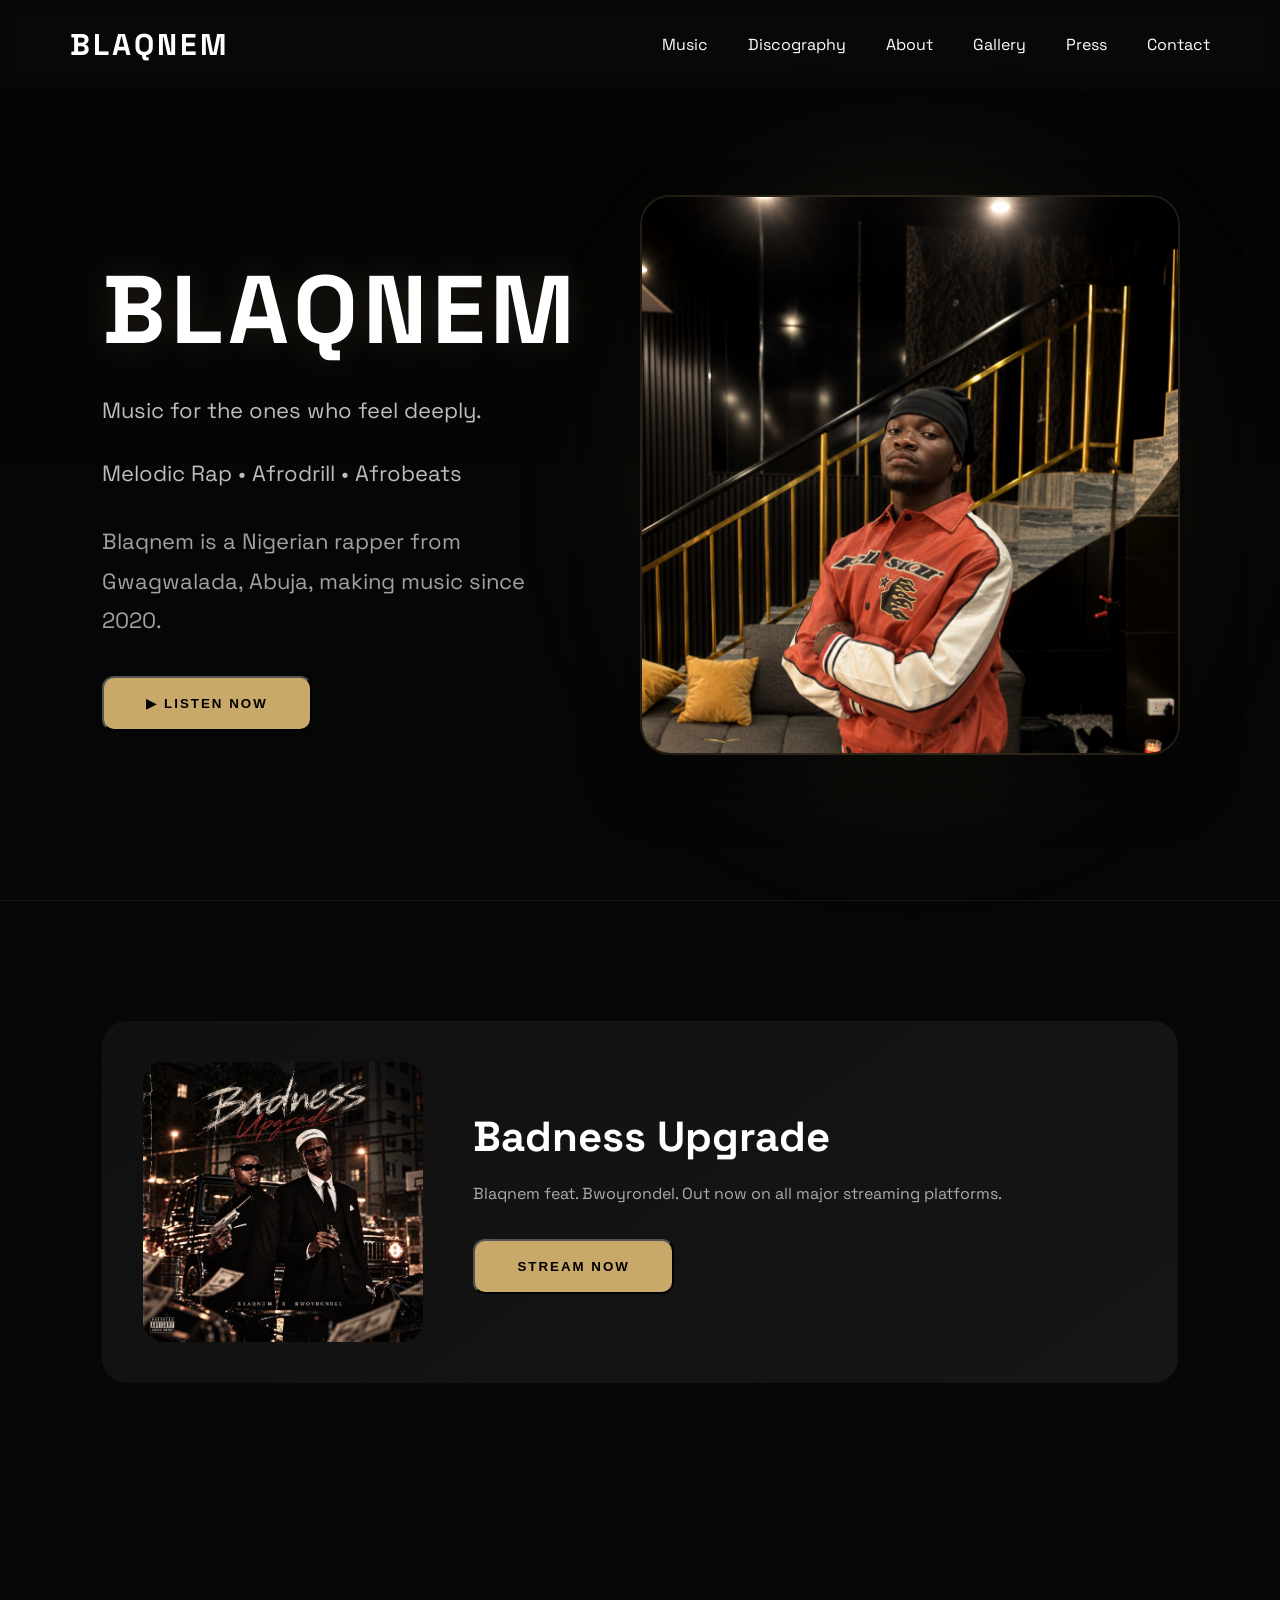
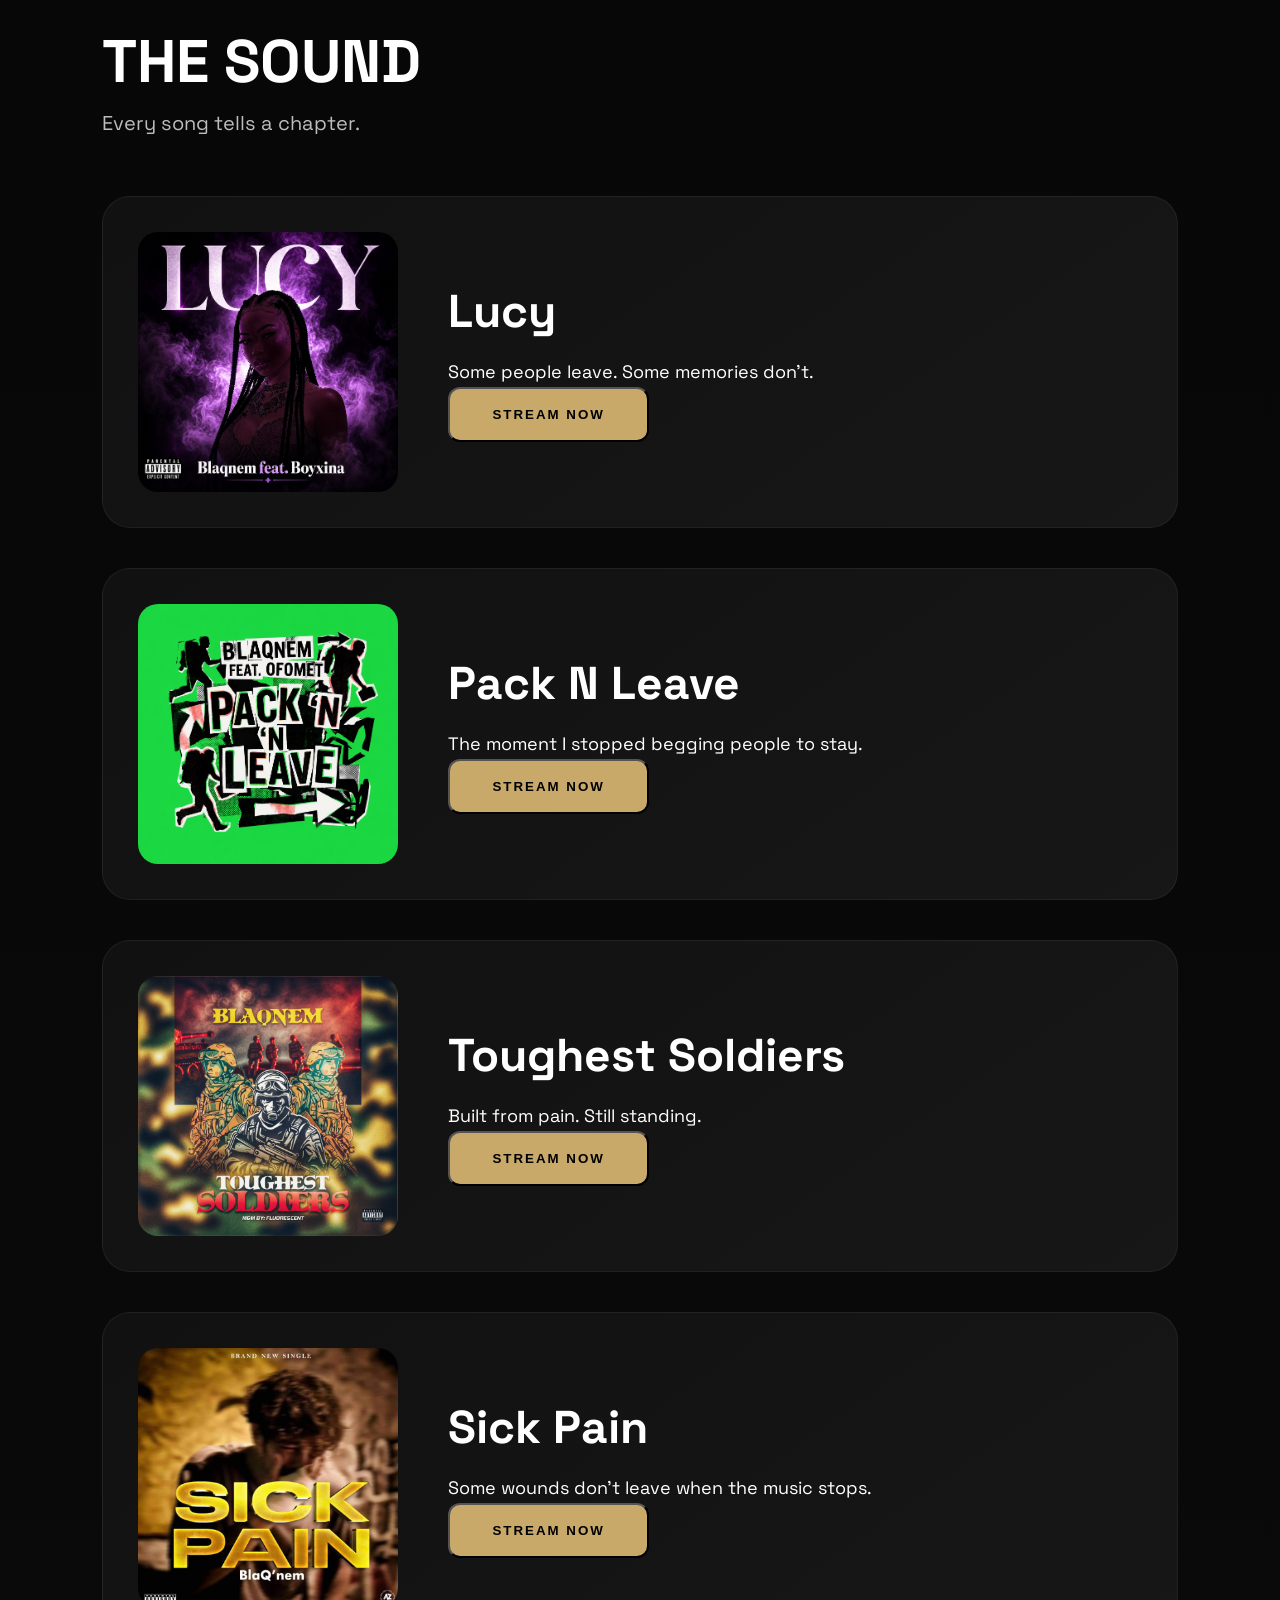
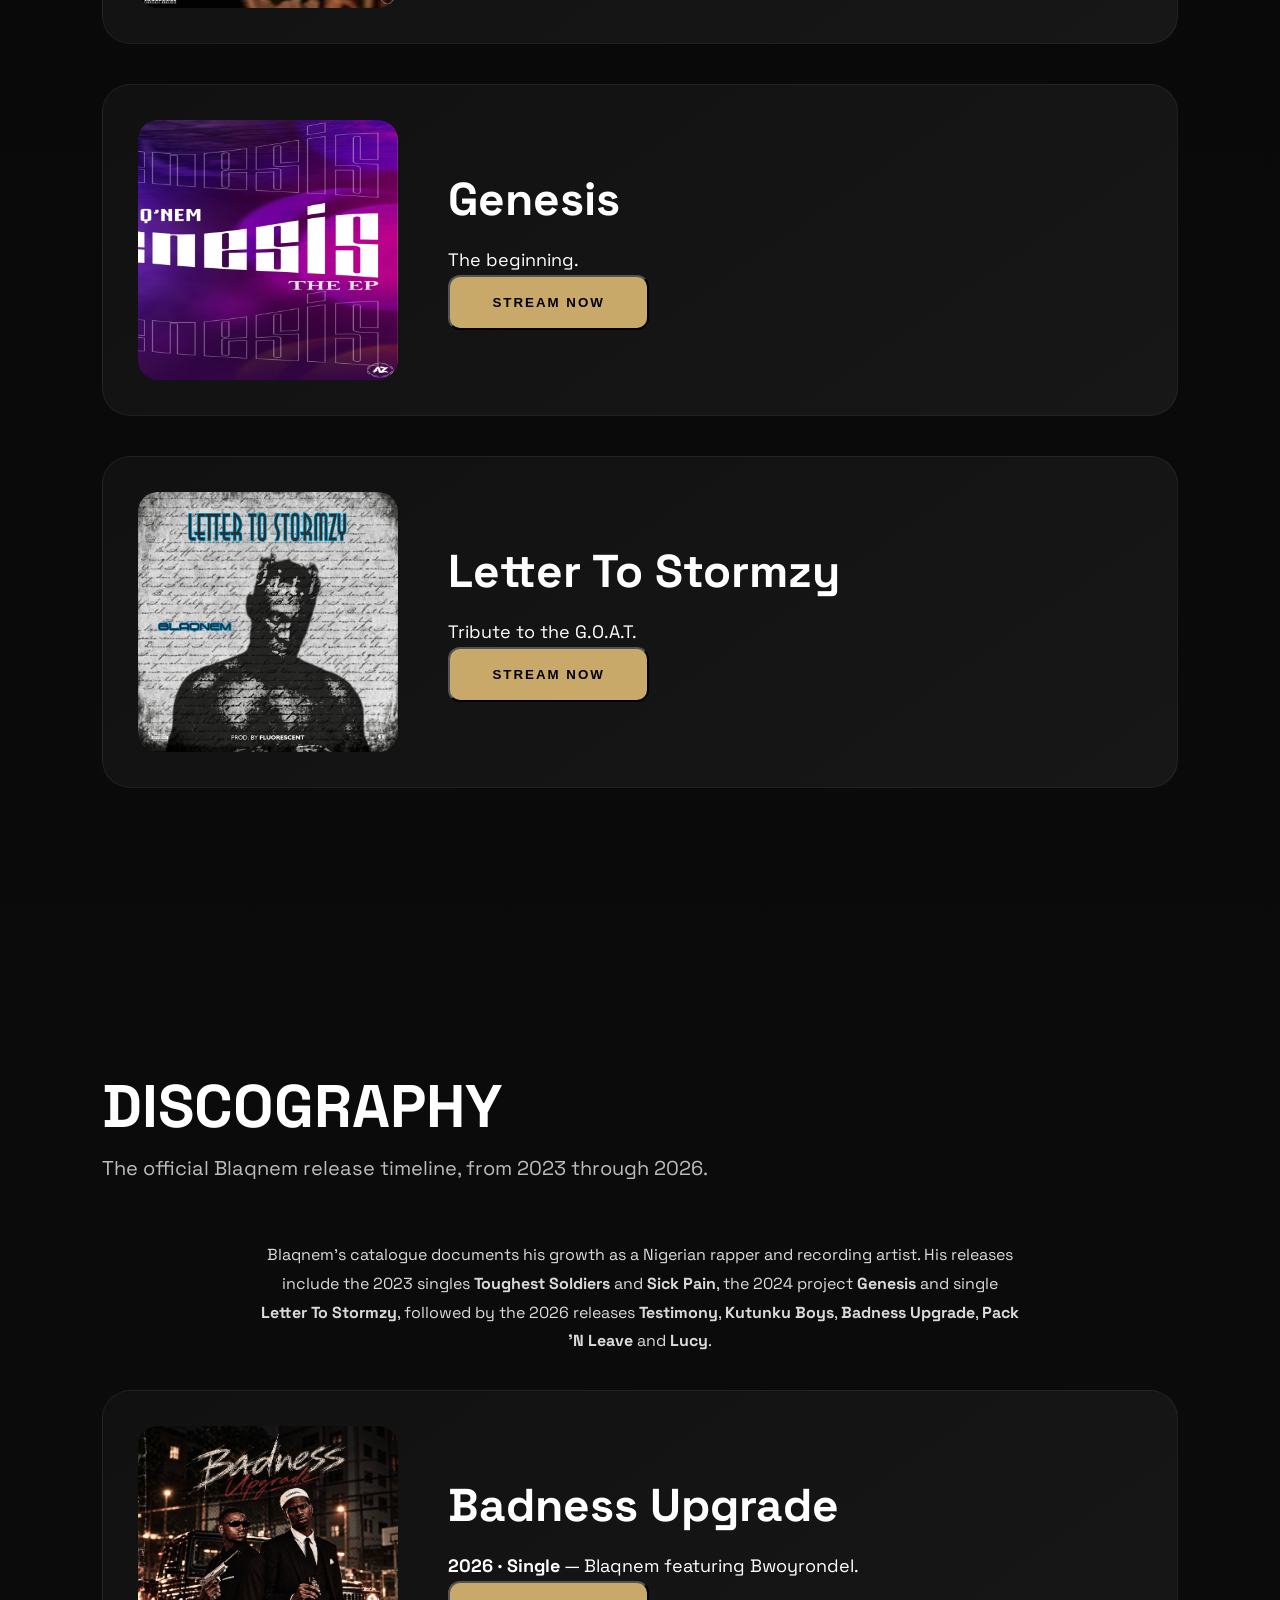
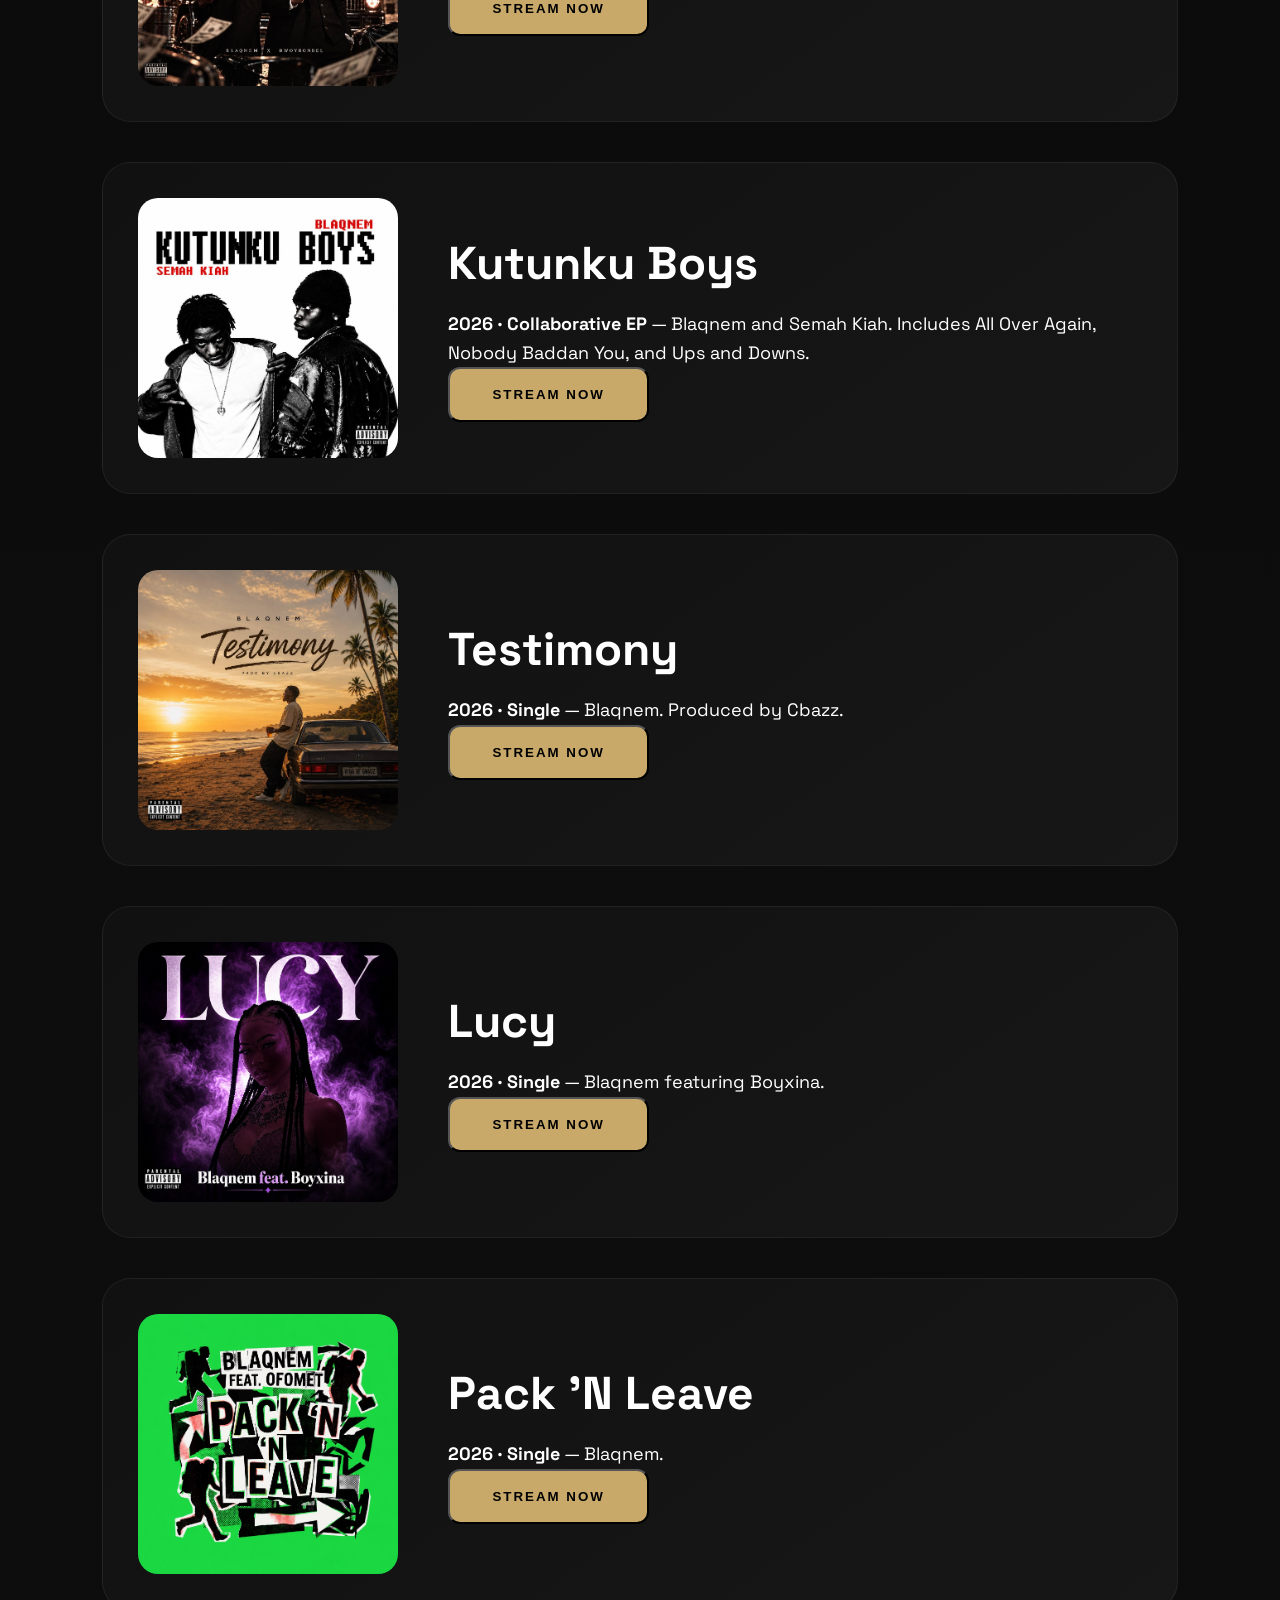
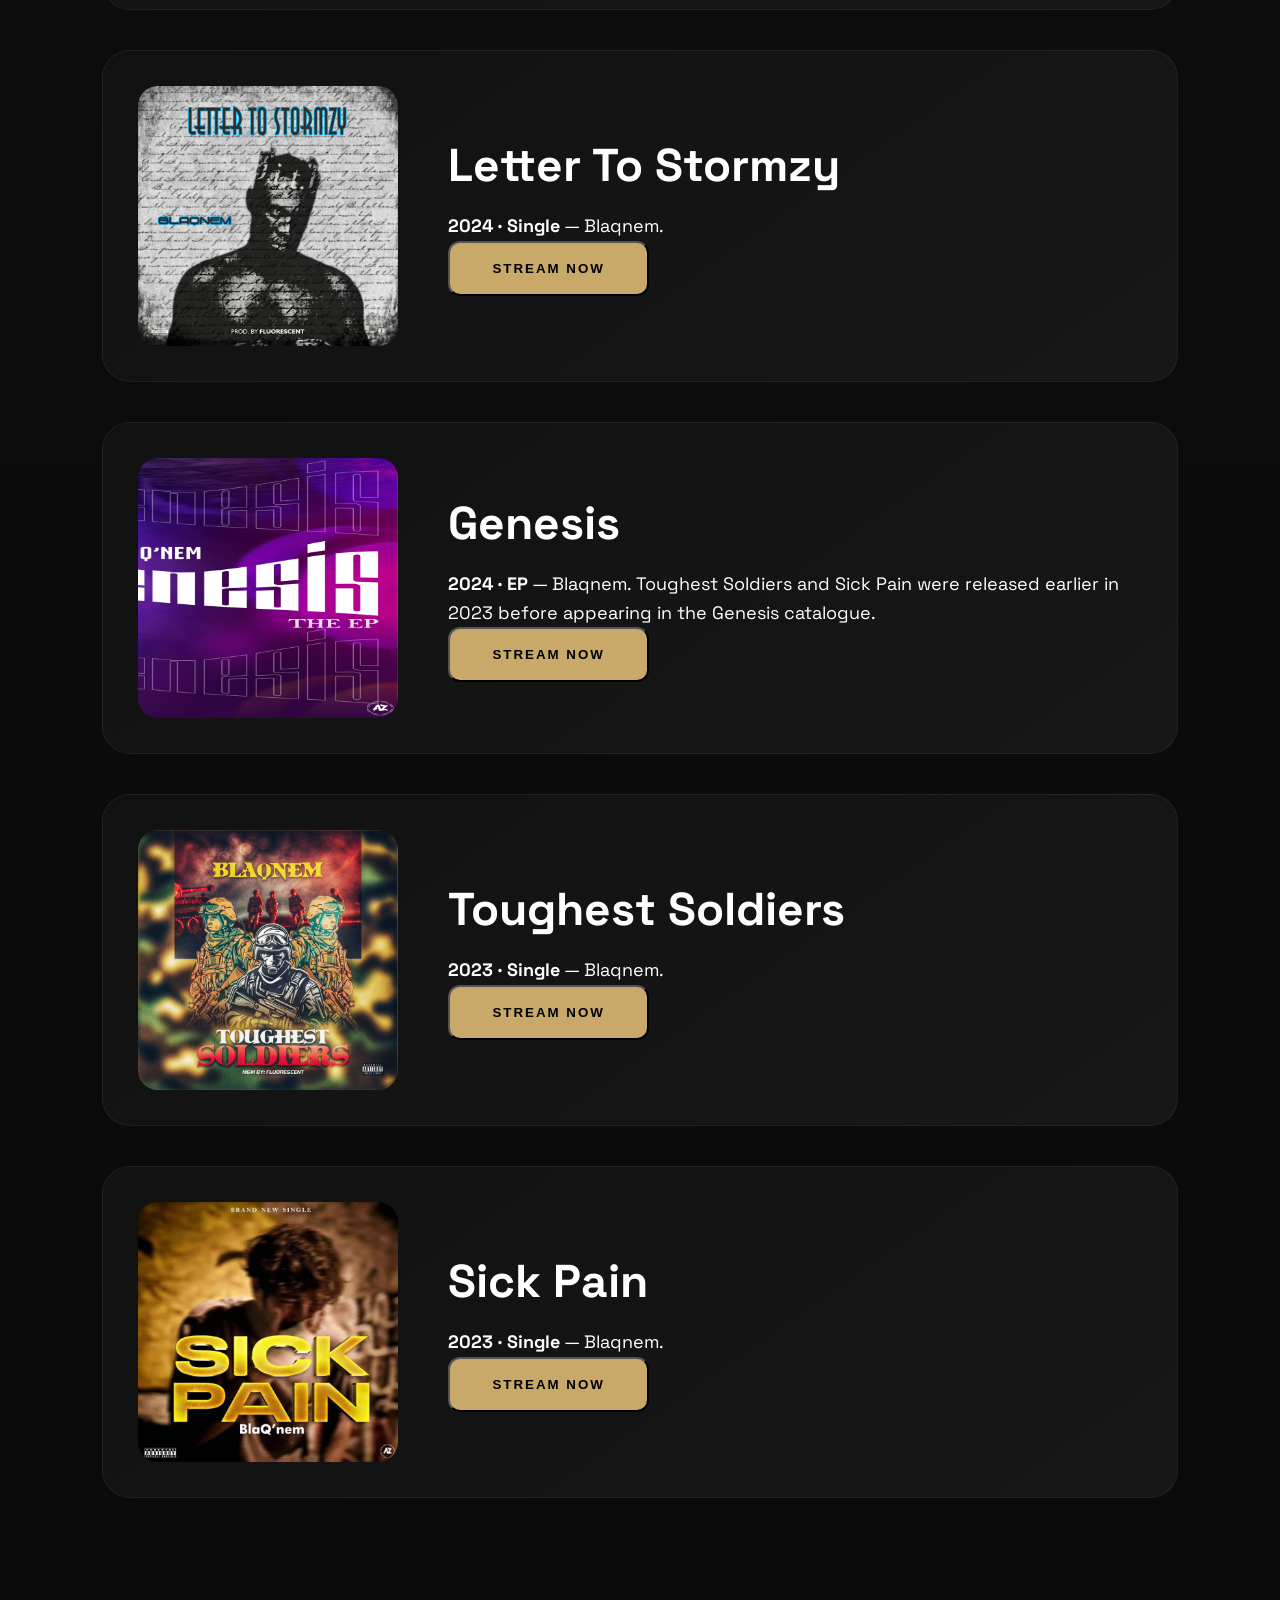
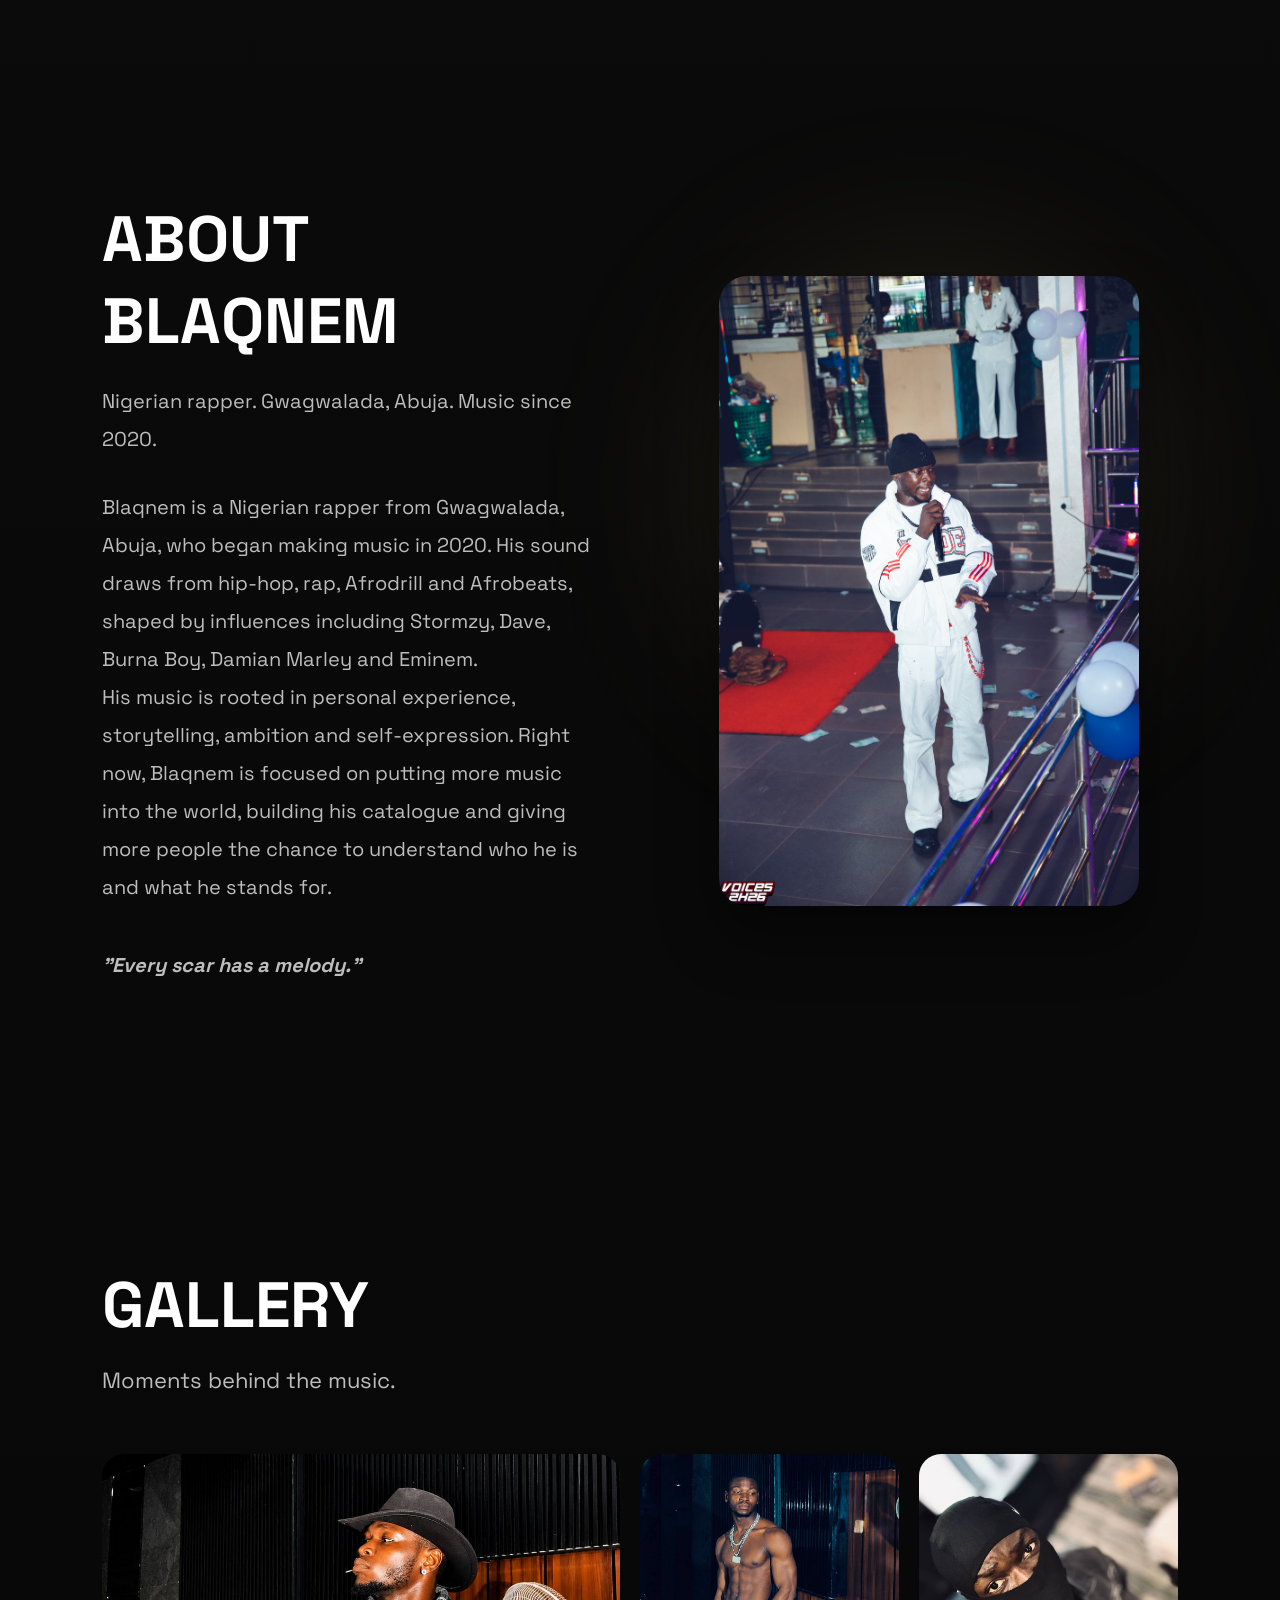
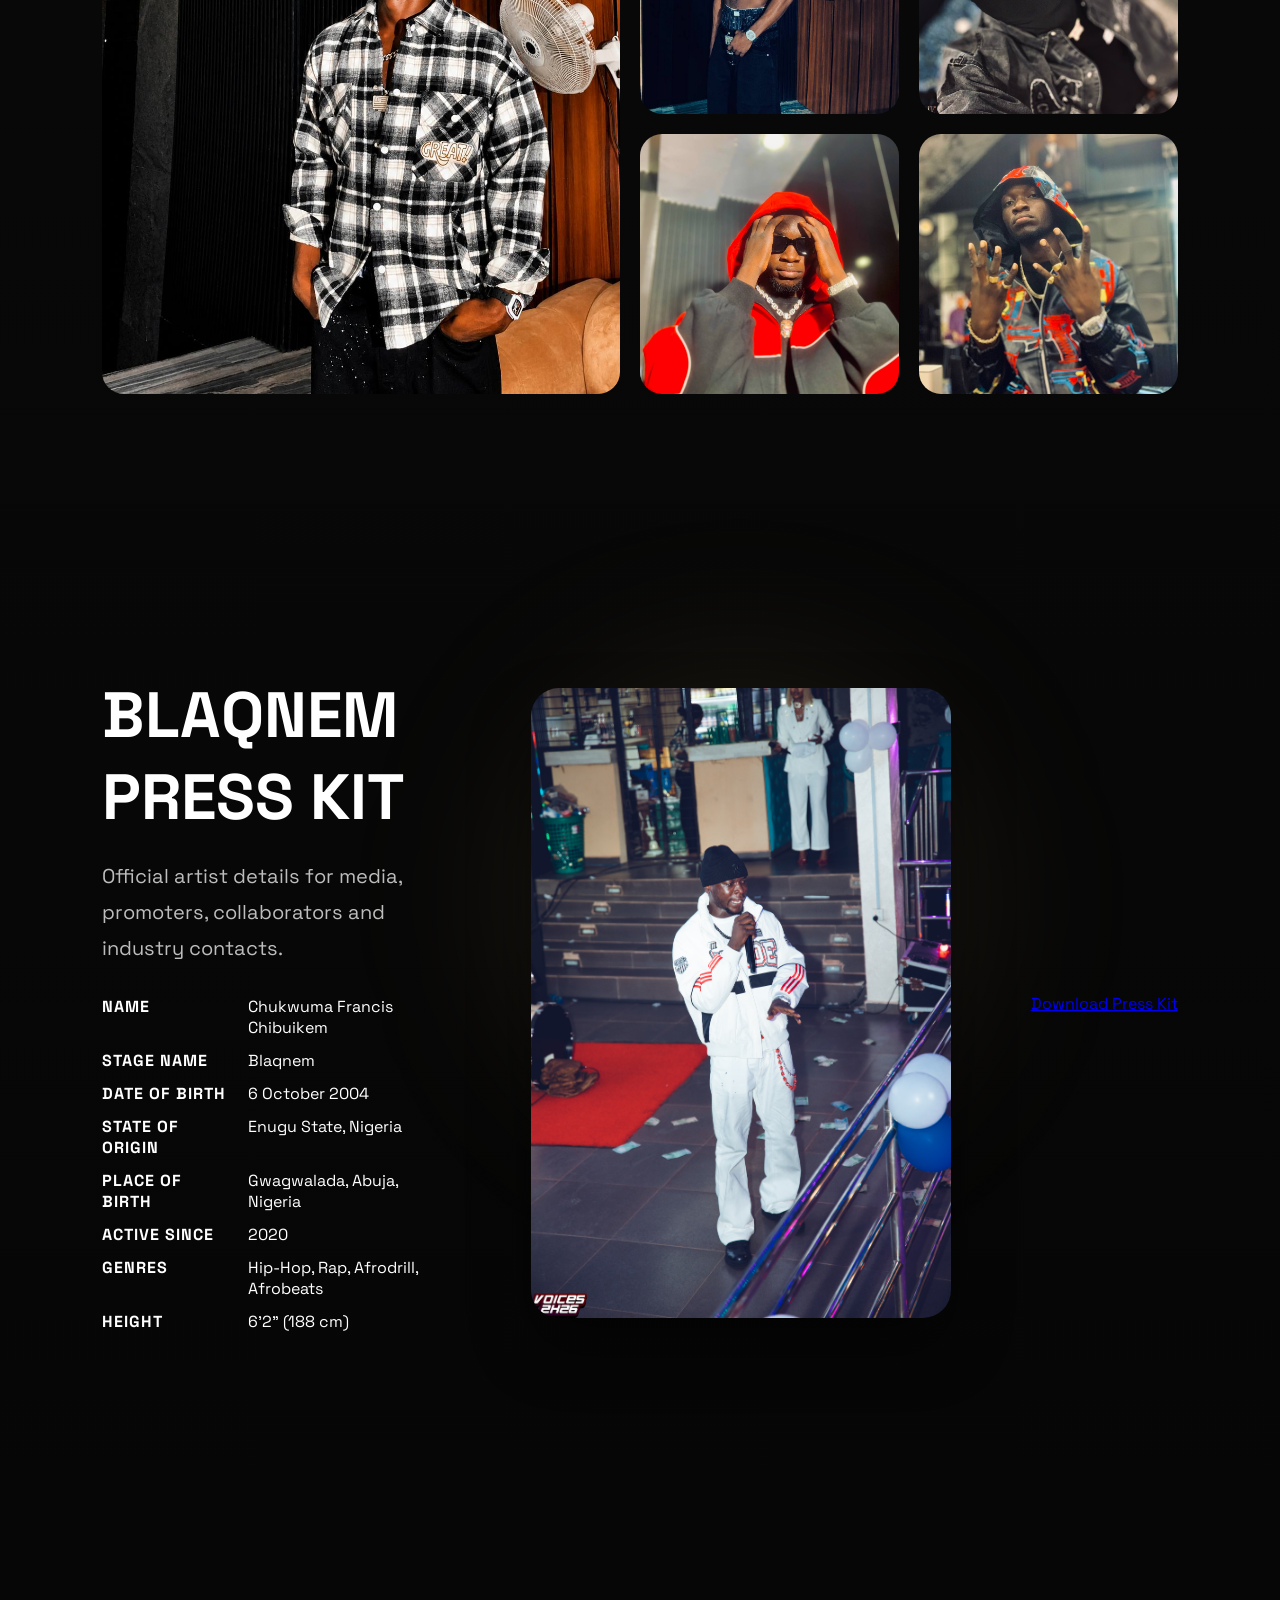
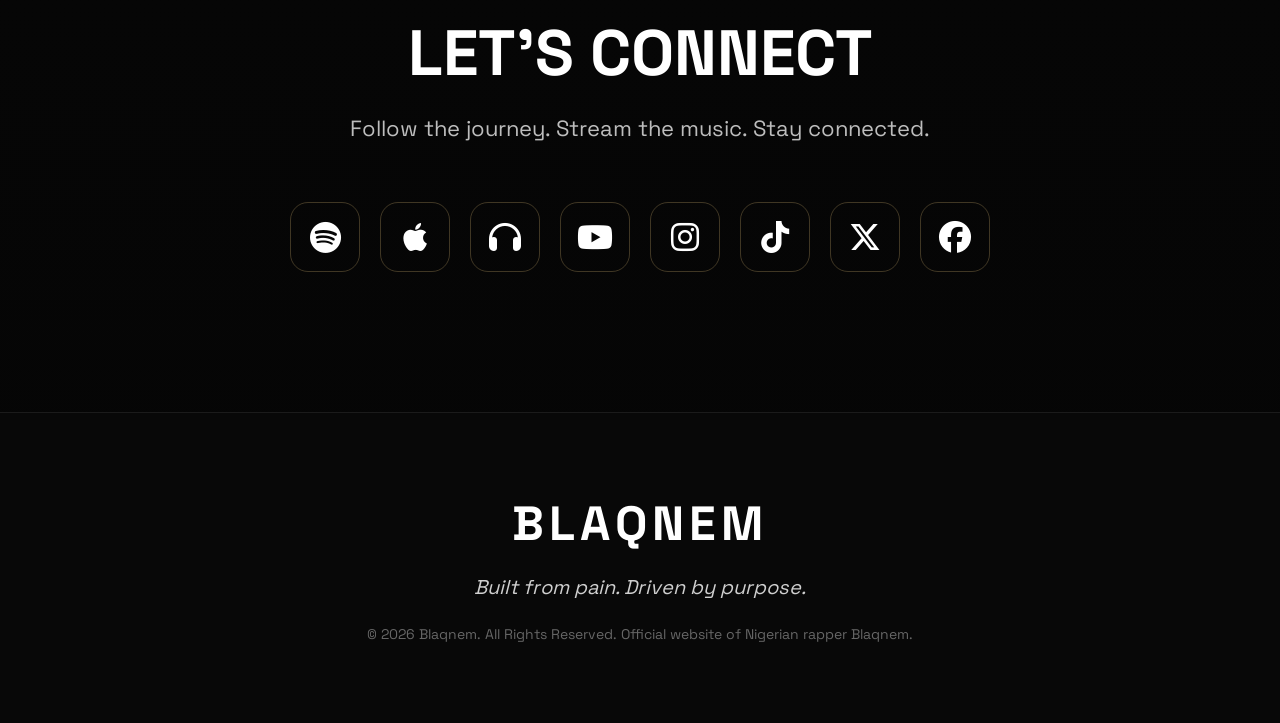
==== commit d8df60b1: "Add files via upload" ====
--- a/blaqnem-website-main/index.html
+++ b/blaqnem-website-main/index.html
@@ -92,12 +92,15 @@
           "@id": "https://kingblaqnem.github.io/blaqnem-website/#discography-list",
           "name": "Blaqnem Discography",
           "itemListElement": [
-            {"@type":"ListItem","position":1,"item":{"@type":"MusicSingle","name":"Lucy","datePublished":"2026","byArtist":{"@id":"https://kingblaqnem.github.io/blaqnem-website/#blaqnem"}}},
-            {"@type":"ListItem","position":2,"item":{"@type":"MusicSingle","name":"Pack 'N Leave","datePublished":"2026","byArtist":{"@id":"https://kingblaqnem.github.io/blaqnem-website/#blaqnem"}}},
-            {"@type":"ListItem","position":3,"item":{"@type":"MusicSingle","name":"Letter To Stormzy","datePublished":"2024","byArtist":{"@id":"https://kingblaqnem.github.io/blaqnem-website/#blaqnem"}}},
-            {"@type":"ListItem","position":4,"item":{"@type":"MusicAlbum","name":"Genesis","datePublished":"2024","byArtist":{"@id":"https://kingblaqnem.github.io/blaqnem-website/#blaqnem"}}},
-            {"@type":"ListItem","position":5,"item":{"@type":"MusicSingle","name":"Toughest Soldiers","datePublished":"2023","byArtist":{"@id":"https://kingblaqnem.github.io/blaqnem-website/#blaqnem"}}},
-            {"@type":"ListItem","position":6,"item":{"@type":"MusicSingle","name":"Sick Pain","datePublished":"2023","byArtist":{"@id":"https://kingblaqnem.github.io/blaqnem-website/#blaqnem"}}}
+            {"@type":"ListItem","position":1,"item":{"@type":"MusicSingle","name":"Badness Upgrade","datePublished":"2026","byArtist":{"@id":"https://kingblaqnem.github.io/blaqnem-website/#blaqnem"}}},
+            {"@type":"ListItem","position":2,"item":{"@type":"MusicAlbum","name":"Kutunku Boys","datePublished":"2026","byArtist":{"@id":"https://kingblaqnem.github.io/blaqnem-website/#blaqnem"}}},
+            {"@type":"ListItem","position":3,"item":{"@type":"MusicSingle","name":"Testimony","datePublished":"2026","byArtist":{"@id":"https://kingblaqnem.github.io/blaqnem-website/#blaqnem"}}},
+            {"@type":"ListItem","position":4,"item":{"@type":"MusicSingle","name":"Lucy","datePublished":"2026","byArtist":{"@id":"https://kingblaqnem.github.io/blaqnem-website/#blaqnem"}}},
+            {"@type":"ListItem","position":5,"item":{"@type":"MusicSingle","name":"Pack 'N Leave","datePublished":"2026","byArtist":{"@id":"https://kingblaqnem.github.io/blaqnem-website/#blaqnem"}}},
+            {"@type":"ListItem","position":6,"item":{"@type":"MusicSingle","name":"Letter To Stormzy","datePublished":"2024","byArtist":{"@id":"https://kingblaqnem.github.io/blaqnem-website/#blaqnem"}}},
+            {"@type":"ListItem","position":7,"item":{"@type":"MusicAlbum","name":"Genesis","datePublished":"2024","byArtist":{"@id":"https://kingblaqnem.github.io/blaqnem-website/#blaqnem"}}},
+            {"@type":"ListItem","position":8,"item":{"@type":"MusicSingle","name":"Toughest Soldiers","datePublished":"2023","byArtist":{"@id":"https://kingblaqnem.github.io/blaqnem-website/#blaqnem"}}},
+            {"@type":"ListItem","position":9,"item":{"@type":"MusicSingle","name":"Sick Pain","datePublished":"2023","byArtist":{"@id":"https://kingblaqnem.github.io/blaqnem-website/#blaqnem"}}}
           ]
         }
       ]
@@ -187,17 +190,17 @@
 
 <div class="release-card">
 
-    <img src="images/lucyartwork.png" alt="Lucy by Blaqnem featuring Boyxina — single cover">
+    <img src="images/badness-upgrade.jpg" alt="Badness Upgrade by Blaqnem featuring Bwoyrondel — single cover">
 
     <div class="release-info">
 
-        <h3>Lucy</h3>
+        <h3>Badness Upgrade</h3>
 
         <p>
-            Blaqnem feat. Boyxina. Available on all major streaming platforms.
-        </p>
-
-        <button class="hero-btn open-stream" data-song="lucy">
+            Blaqnem feat. Bwoyrondel. Out now on all major streaming platforms.
+        </p>
+
+        <button class="hero-btn open-stream" data-song="badnessupgrade">
 
             STREAM NOW
 
@@ -424,8 +427,41 @@
         Blaqnem's catalogue documents his growth as a Nigerian rapper and recording artist.
         His releases include the 2023 singles <strong>Toughest Soldiers</strong> and <strong>Sick Pain</strong>,
         the 2024 project <strong>Genesis</strong> and single <strong>Letter To Stormzy</strong>, followed by the 2026 releases
-        <strong>Pack 'N Leave</strong> and <strong>Lucy</strong>.
-    </p>
+        <strong>Testimony</strong>, <strong>Kutunku Boys</strong>, <strong>Badness Upgrade</strong>, <strong>Pack 'N Leave</strong> and <strong>Lucy</strong>.
+    </p>
+
+    <div class="sound-card">
+        <div class="cover">
+            <img src="images/badness-upgrade.jpg" alt="Badness Upgrade by Blaqnem featuring Bwoyrondel — single artwork" loading="lazy">
+        </div>
+        <div class="sound-info">
+            <h3>Badness Upgrade</h3>
+            <p><strong>2026 · Single</strong> — Blaqnem featuring Bwoyrondel.</p>
+            <button class="hero-btn open-stream" data-song="badnessupgrade">STREAM NOW</button>
+        </div>
+    </div>
+
+    <div class="sound-card">
+        <div class="cover">
+            <img src="images/kutunku-boys.jpg" alt="Kutunku Boys by Blaqnem and Semah Kiah — EP artwork" loading="lazy">
+        </div>
+        <div class="sound-info">
+            <h3>Kutunku Boys</h3>
+            <p><strong>2026 · Collaborative EP</strong> — Blaqnem and Semah Kiah. Includes All Over Again, Nobody Baddan You, and Ups and Downs.</p>
+            <button class="hero-btn open-stream" data-song="kutunkuboys">STREAM NOW</button>
+        </div>
+    </div>
+
+    <div class="sound-card">
+        <div class="cover">
+            <img src="images/testimony.jpg" alt="Testimony by Blaqnem — single artwork" loading="lazy">
+        </div>
+        <div class="sound-info">
+            <h3>Testimony</h3>
+            <p><strong>2026 · Single</strong> — Blaqnem. Produced by Cbazz.</p>
+            <button class="hero-btn open-stream" data-song="testimony">STREAM NOW</button>
+        </div>
+    </div>
 
     <div class="sound-card">
         <div class="cover">
